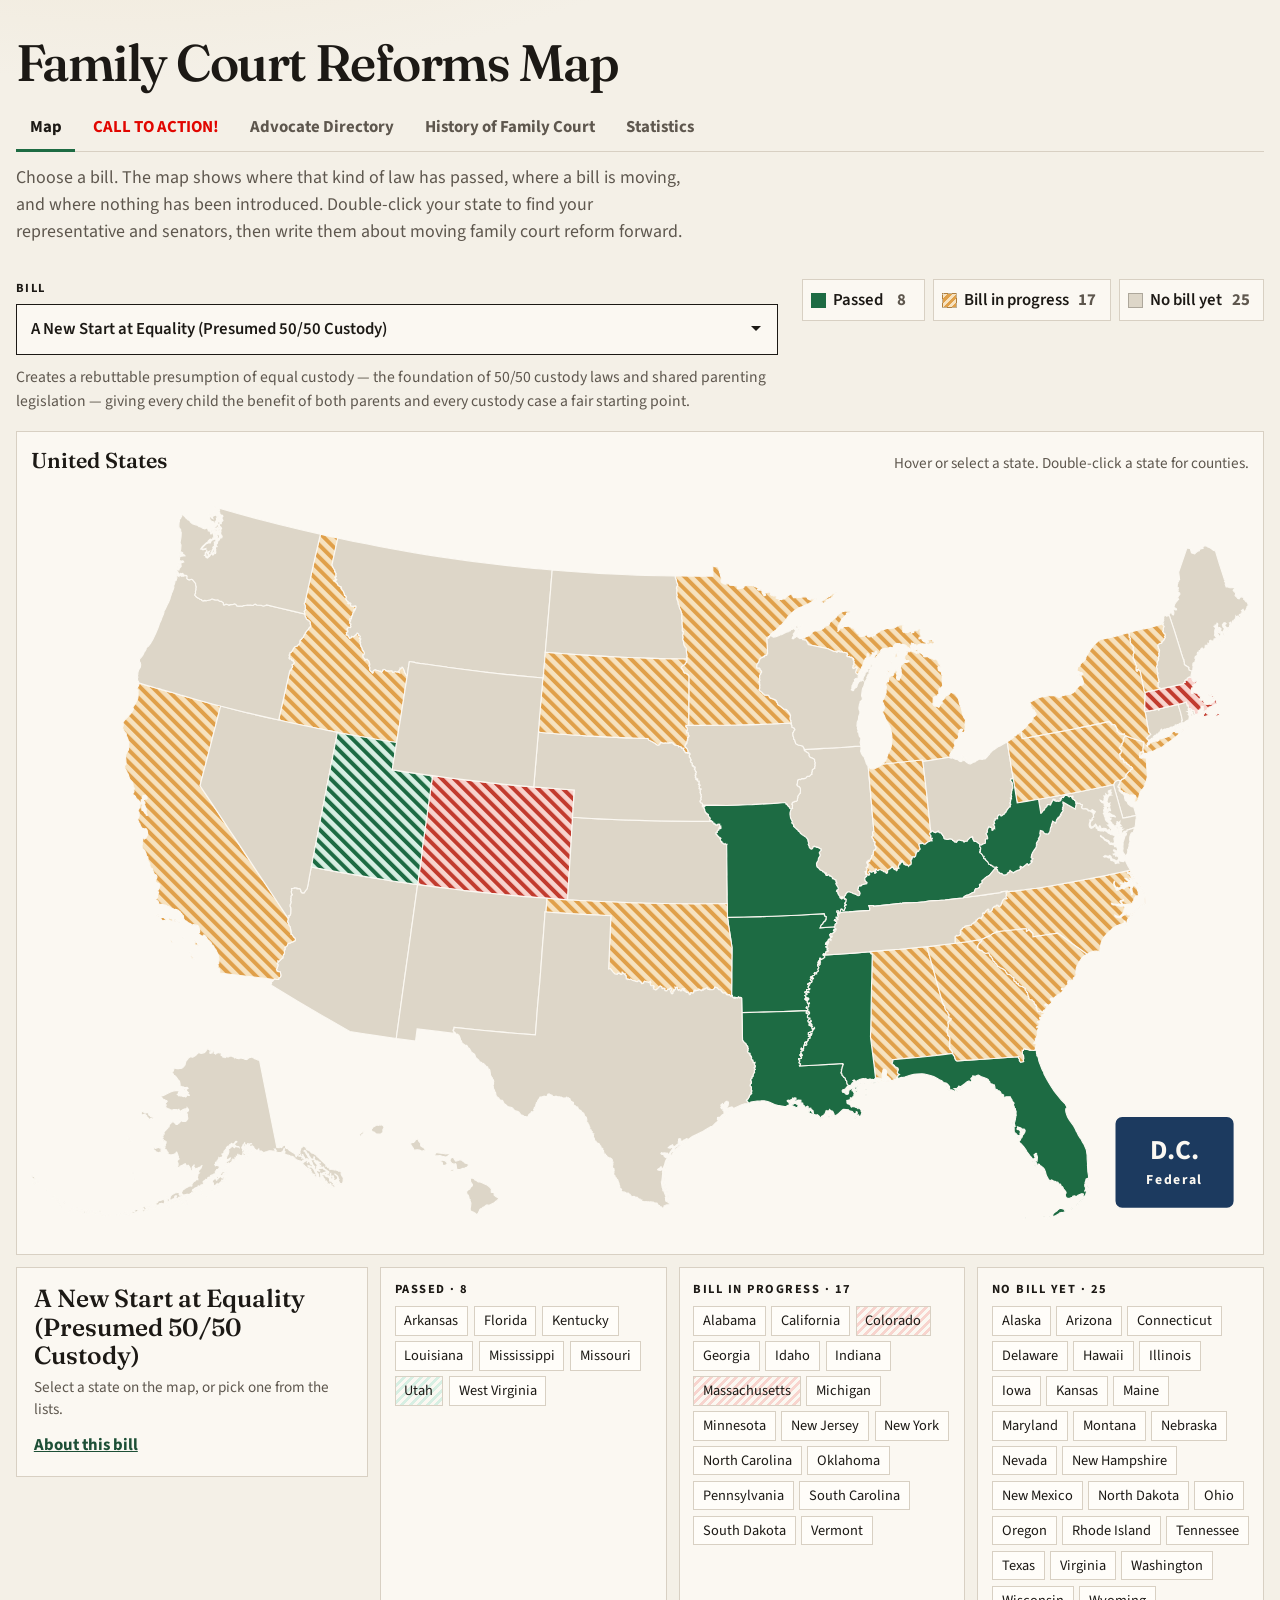
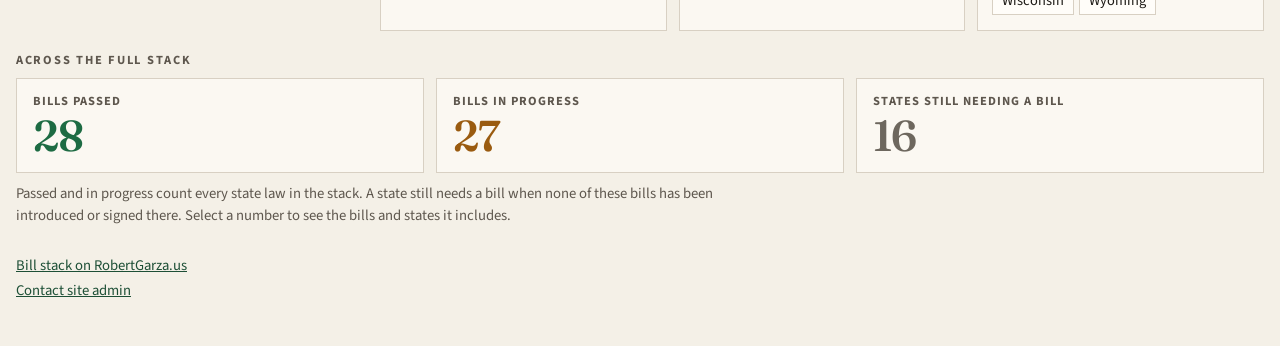
==== index.html @ a3a1cb03 "Move CAPS Movement up in the advocate directory and drop The Dadvocate. Co-authored-by: Cursor <curs" ====
<!DOCTYPE html>
<html lang="en">
<head>
  <meta charset="utf-8">
  <meta name="viewport" content="width=device-width, initial-scale=1">
  <title>Family Court Reforms Map</title>
  <meta name="description" content="Interactive map of Robert Garza’s Equal Shared Parenting bill stack: where each bill is passed, in progress, or not yet introduced.">
  <link rel="preconnect" href="https://fonts.googleapis.com">
  <link rel="preconnect" href="https://fonts.gstatic.com" crossorigin>
  <link href="https://fonts.googleapis.com/css2?family=Fraunces:opsz,wght@9..144,560;9..144,640&family=Source+Sans+3:ital,wght@0,400;0,600;0,700;1,400&display=swap" rel="stylesheet">
  <link rel="stylesheet" href="styles.css?v=38">
</head>
<body>
  <header class="site-header">
    <h1>Family Court Reforms Map</h1>
    <nav class="view-tabs" role="tablist" aria-label="Site sections">
      <button type="button" class="view-tab" id="tab-map" role="tab" data-tab="map" aria-selected="true" aria-controls="panel-map">Map</button>
      <button type="button" class="view-tab" id="tab-guide" role="tab" data-tab="guide" aria-selected="false" aria-controls="panel-guide" tabindex="-1">CALL TO ACTION!</button>
      <button type="button" class="view-tab" id="tab-directory" role="tab" data-tab="directory" aria-selected="false" aria-controls="panel-directory" tabindex="-1">Advocate Directory</button>
      <button type="button" class="view-tab" id="tab-history" role="tab" data-tab="history" aria-selected="false" aria-controls="panel-history" tabindex="-1">History of Family Court</button>
      <button type="button" class="view-tab" id="tab-research" role="tab" data-tab="research" aria-selected="false" aria-controls="panel-research" tabindex="-1">Statistics</button>
    </nav>
    <p class="lede" id="map-lede">Choose a bill. The map shows where that kind of law has passed, where a bill is moving, and where nothing has been introduced. Double-click your state to find your representative and senators, then write them about moving family court reform forward.</p>
  </header>

  <main id="panel-map" role="tabpanel" aria-labelledby="tab-map">
    <section class="toolbar" aria-label="Bill and legend">
      <div class="bill-picker">
        <label for="bill">Bill</label>
        <select id="bill"></select>
        <p id="bill-summary" class="bill-summary"></p>
      </div>
      <div class="legend" role="group" aria-label="Filter by status">
        <button type="button" class="legend-btn" data-status="passed" aria-pressed="false">
          <span class="swatch swatch-passed" aria-hidden="true"></span>
          <span class="legend-label">Passed</span>
          <span class="count" data-count="passed">0</span>
        </button>
        <button type="button" class="legend-btn" data-status="progress" aria-pressed="false">
          <span class="swatch swatch-progress" aria-hidden="true"></span>
          <span class="legend-label">Bill in progress</span>
          <span class="count" data-count="progress">0</span>
        </button>
        <button type="button" class="legend-btn" data-status="none" aria-pressed="false">
          <span class="swatch swatch-none" aria-hidden="true"></span>
          <span class="legend-label">No bill yet</span>
          <span class="count" data-count="none">0</span>
        </button>
      </div>
    </section>

    <div class="layout">
      <section class="map-panel" aria-labelledby="map-heading">
        <div class="map-head">
          <div class="map-title">
            <button type="button" id="back-nation" class="map-nav" hidden>All states</button>
            <h2 id="map-heading">United States</h2>
            <button type="button" id="open-counties" class="map-nav" hidden>Counties</button>
          </div>
          <p id="hover-readout" class="hover-readout" aria-live="polite">Hover or select a state. Double-click a state for counties.</p>
        </div>
        <svg id="map" class="map-svg" viewBox="0 0 975 610" role="group" aria-label="United States map. Choose a state to see its bill status. Double-click a state to see its counties.">
          <defs>
            <pattern id="progress-hatch" width="7" height="7" patternUnits="userSpaceOnUse" patternTransform="rotate(-45)">
              <rect width="7" height="7" fill="#f6e2c0"></rect>
              <rect width="3.2" height="7" fill="#e0a04a"></rect>
            </pattern>
            <pattern id="passed-hatch" width="7" height="7" patternUnits="userSpaceOnUse" patternTransform="rotate(-45)">
              <rect width="7" height="7" fill="#d7efe3"></rect>
              <rect width="3.2" height="7" fill="#1d6b43"></rect>
            </pattern>
            <pattern id="stalled-hatch" width="7" height="7" patternUnits="userSpaceOnUse" patternTransform="rotate(-45)">
              <rect width="7" height="7" fill="#f8d4ce"></rect>
              <rect width="3.2" height="7" fill="#c23b2e"></rect>
            </pattern>
          </defs>
          <g id="nation"></g>
          <g id="counties" style="display: none"></g>
          <a id="federal" class="federal-spot" href="federal.html" aria-label="Washington, D.C. Federal page.">
            <title>Washington, D.C. — Federal</title>
            <rect x="868" y="508" width="96" height="74" rx="6"></rect>
            <text x="916" y="542" text-anchor="middle">D.C.</text>
            <text class="federal-sub" x="916" y="562" text-anchor="middle">Federal</text>
          </a>
        </svg>
      </section>

      <aside class="side" aria-label="State details">
        <article id="detail" class="detail" aria-live="polite"></article>
        <div id="lists" class="lists"></div>
        <article id="county-officials" class="detail officials" hidden></article>
      </aside>
    </div>

    <section class="totals" aria-label="Overall totals for the full bill stack">
      <p class="totals-kicker">Across the full stack</p>
      <div class="totals-grid">
        <button type="button" class="total-card" data-total="passed">
          <span class="total-label">Bills passed</span>
          <span id="total-passed" class="total-value passed"></span>
        </button>
        <button type="button" class="total-card" data-total="progress">
          <span class="total-label">Bills in progress</span>
          <span id="total-progress" class="total-value progress"></span>
        </button>
        <button type="button" class="total-card" data-total="needing">
          <span class="total-label">States still needing a bill</span>
          <span id="total-states" class="total-value none"></span>
        </button>
      </div>
      <p class="totals-note">Passed and in progress count every state law in the stack. A state still needs a bill when none of these bills has been introduced or signed there. Select a number to see the bills and states it includes.</p>
    </section>
  </main>

  <section id="panel-guide" class="guide" role="tabpanel" aria-labelledby="tab-guide" hidden>
    <a class="petition-banner" href="https://www.change.org/p/demand-congress-protect-children-s-right-to-equal-time-with-both-parents" target="_blank" rel="noopener noreferrer">Please sign this nationwide petition for a presumption of 50/50 custody as the national standard.</a>
    <div class="guide-body">
      <div class="cta-blurb">
        <p>We won’t see any change unless we bring a chorus of grassroots voices from people who have been affected by the family courts in their current state. If we want reform, we must reach out to our local and federal senators and representatives about making the family court system more equal.</p>
        <p>If your state already has bills in progress to reform the family court system, please contact your state representatives and senators and ask them to support the bill.</p>
      </div>
      <ol class="cta-steps">
        <li>Go to <button type="button" class="guide-back" data-tab="map">the map</button>.</li>
        <li>Double-click your state.</li>
        <li>Click your county.</li>
        <li>Follow the link to your rep you would like to contact.</li>
        <li>Write them a kind, non-partisan email, or call them and quickly explain your story and why you are seeking family court reforms.</li>
      </ol>
      <p class="lede">When you call or email a legislator, you usually have about two minutes. These are the rules for using them.</p>
      <ol class="guide-rules">
        <li>
          <h2>Keep your story to about two minutes</h2>
          <p>You only have about two minutes to tell your personal story. Don’t overload them. One clear example is enough. If you walk through every hearing and every setback, it is easy for them to lose interest before you say what you want.</p>
        </li>
        <li>
          <h2>Never be partisan</h2>
          <p>Do not pit one side against the other. Being hyper-partisan generally only makes you enemies of one side or the other. Talk about the problem and the bill. Leave the party fight out of the call and the email.</p>
        </li>
        <li>
          <h2>Be kind and professional</h2>
          <p>Speak as if you were talking to a coworker. Be polite to the legislator and to the staffer who picks up. Kind and professional is how you get another conversation.</p>
        </li>
        <li>
          <h2>Ask if they support your platform</h2>
          <p>Ask them directly whether they support what you are asking for. If you are asking them to take action on a bill, ask them to follow up with you. A yes, a no, or a promise to look at it is more useful than a friendly call that ends with no commitment.</p>
        </li>
        <li>
          <h2>Ask for a short Zoom call</h2>
          <p>Ask if they could grant you 15 to 30 minutes on Zoom to speak about the issue or the bill. A short meeting is a specific request, and it gives you more time than the two minutes you get on a first call.</p>
        </li>
        <li>
          <h2>Tell them you will follow up</h2>
          <p>Let them know, kindly, that you will follow up with them again. Then do it. A polite second note keeps the conversation going.</p>
        </li>
        <li>
          <h2>Never frame the issue as a men’s or women’s issue</h2>
          <p>Men and women, fathers and mothers, are both affected by this issue, and both are seeking reforms in the family courts.</p>
        </li>
      </ol>
      <p class="guide-next">Find the senators and representatives for your county on the map. Their profile has the phone number and email.</p>
      <p><button type="button" class="guide-back" data-tab="map">Back to the map</button></p>
    </div>
  </section>

  <section id="panel-directory" class="guide" role="tabpanel" aria-labelledby="tab-directory" hidden>
    <div class="guide-body">
      <p class="lede">A short list of advocates working on family court reform. YouTube and Facebook are listed when that advocate has a public page.</p>
      <ul class="advocate-list">
        <li>
          <a href="https://robertgarza.us/" target="_blank" rel="noopener">Robert Garza</a>
          <p>Family court reform and the bill stack behind this map.</p>
          <p class="advocate-links"><a href="https://www.facebook.com/robertgarzatx" target="_blank" rel="noopener">Facebook</a></p>
        </li>
        <li>
          <a href="https://stlmarkludwig.com/" target="_blank" rel="noopener">Mark Ludwig</a>
          <p>Equal shared parenting advocate and executive director of Americans for Equal Shared Parenting.</p>
          <p class="advocate-links">
            <a href="https://www.youtube.com/channel/UCMjNdtF1QcuGk_LIUihyQhA" target="_blank" rel="noopener">YouTube</a>
            <a href="https://www.facebook.com/afesp5050" target="_blank" rel="noopener">Facebook</a>
          </p>
        </li>
        <li>
          <a href="https://capsmovement.org" target="_blank" rel="noopener">CAPS Movement</a>
          <p>Asks Congress to stop federal funding that pays to keep families apart.</p>
          <p class="advocate-links"><a href="https://www.facebook.com/CAPSmovement" target="_blank" rel="noopener">Facebook</a></p>
        </li>
        <li>
          <a href="https://present-father.com/" target="_blank" rel="noopener">The Present Father</a>
          <p>Help for fathers navigating family court, co-parenting, and divorce.</p>
          <p class="advocate-links">
            <a href="https://www.youtube.com/@Present-Father" target="_blank" rel="noopener">YouTube</a>
            <a href="https://www.facebook.com/profile.php?id=61579737267397" target="_blank" rel="noopener">Facebook</a>
          </p>
        </li>
        <li>
          <a href="https://www.unionofdads.com/" target="_blank" rel="noopener">David Pisarra and Dad’s Law School</a>
          <p>Family-court education for fathers, from attorney David Pisarra.</p>
          <p class="advocate-links"><a href="https://www.youtube.com/@dadslawschool" target="_blank" rel="noopener">YouTube</a></p>
        </li>
        <li>
          <a href="https://www.facebook.com/profile.php?id=61576438597780" target="_blank" rel="noopener">Father’s Fight Back</a>
          <p>Facebook page.</p>
          <p class="advocate-links"><a href="https://www.youtube.com/@FathersFightBack" target="_blank" rel="noopener">YouTube</a></p>
        </li>
        <li>
          <a href="https://prosedadai.app/" target="_blank" rel="noopener">ProSeDadAI</a>
          <p>Tools for parents handling a family court case without a lawyer.</p>
          <p class="advocate-links"><a href="https://www.facebook.com/prosedadai" target="_blank" rel="noopener">Facebook</a></p>
        </li>
        <li>
          <a href="https://www.facebook.com/PeopleAgainstParentalAlienation" target="_blank" rel="noopener">PAPA</a>
          <p>People Against Parental Alienation.</p>
          <p class="advocate-links"><a href="https://www.youtube.com/@PAPAorg" target="_blank" rel="noopener">YouTube</a></p>
        </li>
        <li>
          <a href="https://coloradoresilience.org" target="_blank" rel="noopener">Colorado Resilience</a>
          <p>Reforming family court and child protective services in Colorado.</p>
          <p class="advocate-links">
            <a href="https://www.youtube.com/@ColoradoResilience" target="_blank" rel="noopener">YouTube</a>
            <a href="https://www.facebook.com/ColoradoResilience" target="_blank" rel="noopener">Facebook</a>
          </p>
        </li>
        <li>
          <a href="https://www.empowermentonline.org/" target="_blank" rel="noopener">Voices of Hope</a>
          <p>Parental Alienation specialist and advocate</p>
          <p class="advocate-links"><a href="https://www.facebook.com/VoicesofHopeStrongerTogether" target="_blank" rel="noopener">Facebook</a></p>
        </li>
      </ul>
      <div class="directory-section">
        <h2>Facebook groups</h2>
        <ul class="advocate-list">
          <li><a href="https://www.facebook.com/groups/202754543090073/" target="_blank" rel="noopener">Single Dad’s Parenting Support Group</a></li>
          <li><a href="https://www.facebook.com/groups/michiganforsharedparenting/" target="_blank" rel="noopener">Michigan For Shared Parenting</a></li>
          <li><a href="https://www.facebook.com/groups/misharedparenting/" target="_blank" rel="noopener">Michigan Association for Equal Shared Parenting PAC</a></li>
          <li><a href="https://www.facebook.com/groups/951576345428823/" target="_blank" rel="noopener">Exposing Family Court Corruption</a></li>
          <li><a href="https://www.facebook.com/groups/askfamilylawandcustodyquestions/" target="_blank" rel="noopener">Ask Family Law &amp; Custody Questions</a></li>
          <li><a href="https://www.facebook.com/groups/167881353601718/" target="_blank" rel="noopener">PAPA (People Against Parental Alienation) Worldwide Support Group</a></li>
        </ul>
      </div>
    </div>
  </section>

  <section id="panel-history" class="guide" role="tabpanel" aria-labelledby="tab-history" hidden>
    <div class="guide-body">
      <p class="lede">Two changes in the 1970s built the family court people meet now. States dropped fault as the price of a divorce. Congress then paid states to collect child support and to fund foster care, and it told those courts which procedures to use.</p>

      <section class="profile-stance">
        <h2>How the court took shape</h2>
        <p>Courts for children came first. In 1899 Illinois opened the first juvenile court, in Cook County. Within two decades nearly every state had one. Those courts heard delinquency and neglect. They did not hear divorces.</p>
        <p>In 1914 Hamilton County, Ohio, put divorce, support, and children’s cases in one division of the Cincinnati court of common pleas. A federal Children’s Bureau study later called it the first family court in the country to hear both. Other cities copied the idea. In 1959 three national groups published a Standard Family Court Act, a model for one court and one staff for a family’s legal problems.</p>
        <p>Statewide family courts arrived just before the 1970s. Rhode Island’s Family Court Act became law on June 3, 1961, the first statewide family court. New York’s Family Court opened on September 1, 1962. Hawaii added a family court in 1965. Most states never created a separate family court. Divorce stayed in the ordinary trial court. What changed in the 1970s was the law those courts applied, and the federal money attached to the orders they signed.</p>
      </section>

      <section class="profile-stance">
        <h2>No-fault divorce</h2>
        <p>For most of American history a divorce required proof of fault. The usual grounds were adultery, cruelty, or desertion. One spouse had to prove the other was to blame. If both wanted out, couples sometimes staged the proof.</p>
        <p>California went first. On September 5, 1969, Governor Ronald Reagan signed the Family Law Act, Statutes of 1969, chapter 1608. It took effect on January 1, 1970. Fault grounds were replaced with dissolution for irreconcilable differences that have caused the irremediable breakdown of the marriage. One spouse can say the marriage is over. The other does not have to agree, and neither has to prove a wrong. That rule is still California Family Code §2310.</p>
        <p>Most of the other states followed during the 1970s. In 2010 New York became the last state to add a no-fault ground. Every state now has one. Some kept fault grounds beside it. The decision to end the marriage no longer requires a finding that one parent harmed the other.</p>
      </section>

      <section class="profile-stance">
        <h2>The divorce exodus</h2>
        <p>Filings surged in the same years. Through the 1950s and early 1960s the country saw fewer than 400,000 divorces a year, about 9 to 10 for every 1,000 married women. In 1965 there were 479,000 divorces, or 10.6 per 1,000 married women. By 1975 the number had passed one million. The peak was 1980: 1,189,000 divorces, or 22.6 for every 1,000 married women. That is the divorce exodus. The count of people leaving marriages more than doubled, and the cases landed in court.</p>
        <p>The climb had already started in the mid-1960s, before California’s law took effect. Researchers still debate how much of the rise came from no-fault statutes and how much was already underway. One careful study found a sharp rise in the years after a state allowed one spouse to divorce without the other’s consent, and found that rise fading within about a decade. The statutes did something that is not in dispute. They let either spouse end the marriage without a fault trial. The door out of a marriage became a filing, and the filing became a family-court case.</p>
      </section>

      <section class="profile-stance">
        <h2>A clean break</h2>
        <p>No-fault opened the door. It left the money inside an open case. Spousal support can run for years. Custody and support orders can be modified again and again. Each return to court is more of the same case.</p>
        <p>A clean break routes that exit so it can finish. The court divides property and sets a time for the spouses’ financial claims on each other to end. England and Wales wrote the duty into law in 1984. Section 25A of the Matrimonial Causes Act 1973 tells the court to consider ending each spouse’s financial obligations to the other as soon as that is just and reasonable. If the court orders ongoing payments, it must consider limiting them to the time a person needs to adjust without undue hardship.</p>
        <p>Support owed to a child stays its own order. A clean break is about the adults. It turns the divorce into a completed separation: the property is divided, the adults’ claims on each other close, and the family is off a standing docket of alimony hearings and modifications. Some American states already limit alimony to a term meant for rehabilitation. A clean-break rule would make that the question in every case. Can these two adults be finished with each other’s finances, and on what date?</p>
      </section>

      <section class="profile-stance">
        <h2>Title IV-D</h2>
        <p>Title IV-D is the federal child-support program. Congress created it in Public Law 93-647, signed on January 4, 1975. The purpose in the Social Security Act is to enforce support owed by a parent who does not live with the child, to locate that parent, to establish paternity, and to obtain child support and spousal support. The services are available whether or not the family receives cash assistance.</p>
        <p>The federal government pays the program in two ways. It reimburses 66 percent of allowable state and county spending, with no ceiling. It also pays an incentive under 42 U.S.C. §658a, a share of a national pool. Five scores divide that pool: establishing paternity, establishing support orders, collecting current support, collecting arrears, and cost-effectiveness. The dollar base under those scores is the child support the state collects. Collect more, and the base is larger, and the incentive is larger. States may contract with local courts to do this work. Allowable court costs are part of the spending Washington matches, and the incentive has to be spent back on the program.</p>
        <p>Later statutes wrote the support order itself. The Child Support Enforcement Amendments of 1984, Public Law 98-378, required every state to adopt child-support guidelines as a condition of keeping its federal plan. Those first guidelines had to be available to judges. They did not bind them. The Family Support Act of 1988, Public Law 100-485, made the guideline amount a rebuttable presumption. The figure the guideline produces is presumed correct unless the court makes a written finding that it would be unjust or inappropriate in that case. The same act required income withholding, so support comes out of wages. State support law took that shape because the federal money depended on it.</p>
        <p>These are bad incentives. Where a guideline counts overnights, the parent who has the child most of the time receives support, and the parent limited to visits pays it. A near-even split lowers that transfer. A court that awards one parent full custody and the other a visitor’s schedule awards the larger payment. Local courts set that order under agreements with the child-support program. When the larger payment is collected, the county’s collections base grows, and the federal incentive grows with it. The order that makes one parent the custodian and the other a paycheck is the order that brings the county more federal money.</p>
        <p>The same arithmetic reaches the parents. The parent who holds the child, and holds the other parent to a few visits, is the parent the guideline assigns the support. A false allegation is a way to get a court to order that split and to keep the child away. The support formula counts who has the child. Withholding the child raises the order. The federal incentive then counts the dollars that order collects.</p>
        <p>It also reaches the people who write the rules and run the calculators. County and state offices set the guidelines and work the cases. Their federal incentive grows with dollars collected, and the cost-effectiveness score compares collections with the cost of the program. A high earner with a large order moves those numbers more than a parent who is already short of money for a child. The measure points the rule makers and the calculators at the highest-paying cases. The cases where a family is having the most trouble paying for a child do the least for a county’s federal funding.</p>
        <p>The funding mechanics, and a call to action for federal representatives, are on the <a href="federal.html">Washington, D.C. page</a>.</p>
      </section>

      <section class="profile-stance">
        <h2>Title IV-E</h2>
        <p>Title IV-E is federal foster care and adoption assistance. Congress created it in the Adoption Assistance and Child Welfare Act of 1980, Public Law 96-272, approved on June 17, 1980. For an eligible child in foster care, Washington reimburses maintenance payments at the state’s Medicaid matching rate, at least 50 percent. Administration is matched at 50 percent. Training is matched at 75 percent.</p>
        <p>The payment depends on findings a judge makes. Staying in the home must be contrary to the child’s welfare, and, in general, the agency must have made reasonable efforts to keep the child there. The federal money is tied to the placement, for as long as that child remains in paid care. In 1974 the Child Abuse Prevention and Treatment Act, Public Law 93-247, had already offered grants to states that built child-abuse reporting and response systems. Together, those laws pulled child-protection cases into a federally funded court process.</p>
        <p>In 2018 the Family First Prevention Services Act, part of Public Law 115-123, opened some Title IV-E money to certain services while a child is still at home, and it limited federal payment for some group-care placements. Foster-care maintenance is still paid for eligible children who have been removed.</p>
      </section>

      <section class="profile-stance">
        <h2>What the 1970s left in place</h2>
        <p>The court at the end of that decade could end a marriage without a finding of fault. It then set a support order under rules Congress had required, collected through a program Congress paid for, and, in a child-protection case, made the findings that release foster-care funds. State custody bills still matter. So do the federal statutes. The map shows where the state bills stand.</p>
        <p><button type="button" class="guide-back" data-tab="map">Back to the map</button></p>
      </section>

      <ul class="federal-sources">
        <li><a href="https://fraser.stlouisfed.org/title/child-family-court-8470">U.S. Children’s Bureau, The Child, the Family, and the Court (on the 1914 Cincinnati court)</a></li>
        <li><a href="https://www.courts.ri.gov/Courts/familycourt/Documents/AbouttheFamilyCourt.pdf">Rhode Island Judiciary, on the 1961 Family Court</a></li>
        <li><a href="https://ajud.assembly.ca.gov/sites/ajud.assembly.ca.gov/files/reports/1197%20divorcereform97.pdf">California Assembly Judiciary Committee, on the 1969 Family Law Act and divorce counts</a></li>
        <li><a href="https://leginfo.legislature.ca.gov/faces/codes_displaySection.xhtml?lawCode=FAM&amp;sectionNum=2310">California Family Code §2310</a></li>
        <li><a href="https://www.legislation.gov.uk/ukpga/1973/18/section/25A">Matrimonial Causes Act 1973, section 25A, the clean-break duty</a></li>
        <li><a href="https://uscode.house.gov/view.xhtml?req=granuleid:USC-prelim-title42-section651&amp;num=0&amp;edition=prelim">42 U.S.C. §651, purpose of Title IV-D</a></li>
        <li><a href="https://uscode.house.gov/view.xhtml?req=granuleid:USC-prelim-title42-section658a&amp;num=0&amp;edition=prelim">42 U.S.C. §658a, child-support incentive payments</a></li>
        <li><a href="https://uscode.house.gov/view.xhtml?req=(title:42%20section:667%20edition:prelim)">42 U.S.C. §667, state child-support guidelines</a></li>
        <li><a href="https://www.ssa.gov/OP_Home/comp2/F096-272.html">Public Law 96-272, Adoption Assistance and Child Welfare Act of 1980</a></li>
      </ul>

      <section class="federal-cta">
        <h2>This is YOUR Call to Action!</h2>
        <p>Your federal representatives vote on Title IV-D and Title IV-E. Their names are on your county panel, under U.S. senators and U.S. representatives.</p>
        <ol>
          <li>Go to <button type="button" class="guide-back" data-tab="map">the map</button>.</li>
          <li>Double-click your state.</li>
          <li>Click your county.</li>
          <li>Find your federal representatives.</li>
          <li>Contact your federal representatives and ask them to address the pain caused by Title IV-D and Title IV-E.</li>
        </ol>
        <p class="federal-cta-or">Or, go to <a href="https://capsmovement.org/" target="_blank" rel="noopener">capsmovement.org</a> and use their handy contact forms to write your senators and legislators about Title IV-D and Title IV-E.</p>
      </section>
    </div>
  </section>

  <section id="panel-research" class="guide research" role="tabpanel" aria-labelledby="tab-research" hidden>
    <div class="research-wrap">
      <header class="stat-hero">
        <div>
          <p class="kicker">Statistics</p>
          <h2>What the research shows</h2>
          <p class="lede">Children who spend real time in both homes tend to do better than children in the sole care of one parent. The reviews below count studies, not headlines. The advantage is real. It is not huge. And it does not apply where a child needs protection.</p>
        </div>
        <svg class="hero-art" viewBox="0 0 220 132" aria-hidden="true">
          <path d="M18 116 H202" stroke="#c4b8a4" stroke-width="2" fill="none"/>
          <path d="M30 74 L64 46 L98 74 V110 H30 Z" fill="#d7efe3" stroke="#1d6b43" stroke-width="2.2" stroke-linejoin="round"/>
          <path d="M54 110 V90 H74 V110" fill="#fbf8f2" stroke="#1d6b43" stroke-width="2"/>
          <path d="M122 74 L156 46 L190 74 V110 H122 Z" fill="#d7efe3" stroke="#1d6b43" stroke-width="2.2" stroke-linejoin="round"/>
          <path d="M146 110 V90 H166 V110" fill="#fbf8f2" stroke="#1d6b43" stroke-width="2"/>
          <path d="M98 98 C112 78 108 78 122 98" fill="none" stroke="#9a5b10" stroke-width="2" stroke-dasharray="1 5" stroke-linecap="round"/>
          <circle cx="110" cy="84" r="7" fill="#1d6b43"/>
        </svg>
      </header>

      <ul class="glance">
        <li>
          <p class="glance-num">34<small>of 60 studies</small></p>
          <p>Joint custody did better on every measure.</p>
        </li>
        <li>
          <p class="glance-num">24<small>of 40 studies</small></p>
          <p>The earlier review used a 50/50 split.</p>
        </li>
        <li>
          <p class="glance-num">75%<small>of 39 studies</small></p>
          <p>Shared custody matched children in intact families.</p>
        </li>
        <li>
          <p class="glance-num">86%<small>in state polls</small></p>
          <p>Average support for a rebuttable presumption.</p>
        </li>
      </ul>

      <article class="stat-card">
        <p class="stat-kicker">Linda Nielsen, 2018</p>
        <h2>Across 60 studies, joint custody came out ahead</h2>
        <div class="waffle-layout">
          <svg class="waffle" viewBox="0 0 176 106" role="img" aria-label="Sixty studies. Thirty-four found better outcomes on every measure, fourteen found better outcomes on some measures and equal outcomes on the others, six found equal outcomes on all measures, and six found a worse outcome on only one measure.">
            <title>Sixty studies, by result</title>
            <defs>
              <pattern id="one-hatch" width="5" height="5" patternUnits="userSpaceOnUse" patternTransform="rotate(45)">
                <rect width="5" height="5" fill="#f8d4ce"/>
                <rect width="2.2" height="5" fill="#c23b2e"/>
              </pattern>
            </defs>
            <rect x="0" y="0" width="14" height="14" rx="2" fill="#1d6b43"/><rect x="18" y="0" width="14" height="14" rx="2" fill="#1d6b43"/><rect x="36" y="0" width="14" height="14" rx="2" fill="#1d6b43"/><rect x="54" y="0" width="14" height="14" rx="2" fill="#1d6b43"/><rect x="72" y="0" width="14" height="14" rx="2" fill="#1d6b43"/><rect x="90" y="0" width="14" height="14" rx="2" fill="#1d6b43"/><rect x="108" y="0" width="14" height="14" rx="2" fill="#1d6b43"/><rect x="126" y="0" width="14" height="14" rx="2" fill="#1d6b43"/><rect x="144" y="0" width="14" height="14" rx="2" fill="#1d6b43"/><rect x="162" y="0" width="14" height="14" rx="2" fill="#1d6b43"/><rect x="0" y="18" width="14" height="14" rx="2" fill="#1d6b43"/><rect x="18" y="18" width="14" height="14" rx="2" fill="#1d6b43"/><rect x="36" y="18" width="14" height="14" rx="2" fill="#1d6b43"/><rect x="54" y="18" width="14" height="14" rx="2" fill="#1d6b43"/><rect x="72" y="18" width="14" height="14" rx="2" fill="#1d6b43"/><rect x="90" y="18" width="14" height="14" rx="2" fill="#1d6b43"/><rect x="108" y="18" width="14" height="14" rx="2" fill="#1d6b43"/><rect x="126" y="18" width="14" height="14" rx="2" fill="#1d6b43"/><rect x="144" y="18" width="14" height="14" rx="2" fill="#1d6b43"/><rect x="162" y="18" width="14" height="14" rx="2" fill="#1d6b43"/><rect x="0" y="36" width="14" height="14" rx="2" fill="#1d6b43"/><rect x="18" y="36" width="14" height="14" rx="2" fill="#1d6b43"/><rect x="36" y="36" width="14" height="14" rx="2" fill="#1d6b43"/><rect x="54" y="36" width="14" height="14" rx="2" fill="#1d6b43"/><rect x="72" y="36" width="14" height="14" rx="2" fill="#1d6b43"/><rect x="90" y="36" width="14" height="14" rx="2" fill="#1d6b43"/><rect x="108" y="36" width="14" height="14" rx="2" fill="#1d6b43"/><rect x="126" y="36" width="14" height="14" rx="2" fill="#1d6b43"/><rect x="144" y="36" width="14" height="14" rx="2" fill="#1d6b43"/><rect x="162" y="36" width="14" height="14" rx="2" fill="#1d6b43"/><rect x="0" y="54" width="14" height="14" rx="2" fill="#1d6b43"/><rect x="18" y="54" width="14" height="14" rx="2" fill="#1d6b43"/><rect x="36" y="54" width="14" height="14" rx="2" fill="#1d6b43"/><rect x="54" y="54" width="14" height="14" rx="2" fill="#1d6b43"/><rect x="72" y="54" width="14" height="14" rx="2" fill="#3f8f62"/><rect x="90" y="54" width="14" height="14" rx="2" fill="#3f8f62"/><rect x="108" y="54" width="14" height="14" rx="2" fill="#3f8f62"/><rect x="126" y="54" width="14" height="14" rx="2" fill="#3f8f62"/><rect x="144" y="54" width="14" height="14" rx="2" fill="#3f8f62"/><rect x="162" y="54" width="14" height="14" rx="2" fill="#3f8f62"/><rect x="0" y="72" width="14" height="14" rx="2" fill="#3f8f62"/><rect x="18" y="72" width="14" height="14" rx="2" fill="#3f8f62"/><rect x="36" y="72" width="14" height="14" rx="2" fill="#3f8f62"/><rect x="54" y="72" width="14" height="14" rx="2" fill="#3f8f62"/><rect x="72" y="72" width="14" height="14" rx="2" fill="#3f8f62"/><rect x="90" y="72" width="14" height="14" rx="2" fill="#3f8f62"/><rect x="108" y="72" width="14" height="14" rx="2" fill="#3f8f62"/><rect x="126" y="72" width="14" height="14" rx="2" fill="#3f8f62"/><rect x="144" y="72" width="14" height="14" rx="2" fill="#d4c4ae" stroke="#7d6e58" stroke-width="1"/><rect x="162" y="72" width="14" height="14" rx="2" fill="#d4c4ae" stroke="#7d6e58" stroke-width="1"/><rect x="0" y="90" width="14" height="14" rx="2" fill="#d4c4ae" stroke="#7d6e58" stroke-width="1"/><rect x="18" y="90" width="14" height="14" rx="2" fill="#d4c4ae" stroke="#7d6e58" stroke-width="1"/><rect x="36" y="90" width="14" height="14" rx="2" fill="#d4c4ae" stroke="#7d6e58" stroke-width="1"/><rect x="54" y="90" width="14" height="14" rx="2" fill="#d4c4ae" stroke="#7d6e58" stroke-width="1"/><rect x="72" y="90" width="14" height="14" rx="2" fill="url(#one-hatch)"/><rect x="90" y="90" width="14" height="14" rx="2" fill="url(#one-hatch)"/><rect x="108" y="90" width="14" height="14" rx="2" fill="url(#one-hatch)"/><rect x="126" y="90" width="14" height="14" rx="2" fill="url(#one-hatch)"/><rect x="144" y="90" width="14" height="14" rx="2" fill="url(#one-hatch)"/><rect x="162" y="90" width="14" height="14" rx="2" fill="url(#one-hatch)"/>
          </svg>
          <div>
            <p>Each square is one study comparing joint physical custody with sole physical custody. Joint custody means the child lives in both homes.</p>
            <ul class="waffle-legend">
              <li><span class="swatch-sq swatch-all" aria-hidden="true"></span><span><strong>34</strong> Better on every measure</span></li>
              <li><span class="swatch-sq swatch-some" aria-hidden="true"></span><span><strong>14</strong> Better on some measures, equal on the others</span></li>
              <li><span class="swatch-sq swatch-equal" aria-hidden="true"></span><span><strong>6</strong> Equal on all measures</span></li>
              <li><span class="swatch-sq swatch-one" aria-hidden="true"></span><span><strong>6</strong> Worse on only one measure, equal or better on the rest</span></li>
            </ul>
          </div>
        </div>
        <div class="stat-callout">
          <p>The edge mostly held where researchers took family income into account, and where they took parental conflict into account.</p>
          <ul class="controls">
            <li>Mostly held after controlling for income</li>
            <li>Mostly held after controlling for conflict</li>
          </ul>
        </div>
        <p class="cite">Linda Nielsen, “Joint Versus Sole Physical Custody,” <em>Journal of Divorce &amp; Remarriage</em> (2018). <a href="https://doi.org/10.1080/10502556.2018.1454204" target="_blank" rel="noopener">doi.org/10.1080/10502556.2018.1454204</a></p>
      </article>

      <article class="stat-card">
        <p class="stat-kicker">Linda Nielsen, 2014</p>
        <h2>An earlier review of 40 studies found the same pattern</h2>
        <p>Children in shared physical custody had better emotional, behavioral, and physical health, and better relationships with both parents. That pattern showed up in higher-conflict families too.</p>
        <ul class="outcomes">
          <li>
            <div class="icon" aria-hidden="true"><svg viewBox="0 0 24 24" fill="none" stroke="currentColor" stroke-width="1.8" stroke-linejoin="round"><path d="M12 19.2 4.8 12.2a4.2 4.2 0 0 1 6-5.9L12 7.4l1.2-1.1a4.2 4.2 0 0 1 6 5.9L12 19.2z"/></svg></div>
            Emotional health
          </li>
          <li>
            <div class="icon" aria-hidden="true"><svg viewBox="0 0 24 24" fill="none" stroke="currentColor" stroke-width="1.8" stroke-linecap="round" stroke-linejoin="round"><path d="M5 12.5 9.2 17 19 7"/></svg></div>
            Behavioral health
          </li>
          <li>
            <div class="icon" aria-hidden="true"><svg viewBox="0 0 24 24" fill="none" stroke="currentColor" stroke-width="1.8" stroke-linecap="round"><circle cx="12" cy="5.2" r="2.1"/><path d="M12 8.8v5.2M8.2 20.2 12 14l3.8 6.2M7.4 12.1h9.2"/></svg></div>
            Physical health
          </li>
          <li>
            <div class="icon" aria-hidden="true"><svg viewBox="0 0 24 24" fill="none" stroke="currentColor" stroke-width="1.8" stroke-linecap="round"><circle cx="8" cy="8" r="2"/><circle cx="16" cy="8" r="2"/><path d="M4.6 18.2c.5-2.3 1.9-3.5 3.4-3.5s2.9 1.2 3.4 3.5M12.6 18.2c.5-2.3 1.9-3.5 3.4-3.5s2.9 1.2 3.4 3.5"/></svg></div>
            Relationships
          </li>
        </ul>
        <div class="dot-chart">
          <p>Shared time meant at least 35 percent with each parent. Filled dots are the studies that used a 50/50 split.</p>
          <svg class="split-dots" viewBox="0 0 320 34" role="img" aria-label="Forty studies of shared time. Twenty-four used a 50/50 split. The other sixteen also counted as shared time, defined as at least 35 percent with each parent.">
            <circle cx="6" cy="6" r="5.5" fill="#1d6b43"/><circle cx="22" cy="6" r="5.5" fill="#1d6b43"/><circle cx="38" cy="6" r="5.5" fill="#1d6b43"/><circle cx="54" cy="6" r="5.5" fill="#1d6b43"/><circle cx="70" cy="6" r="5.5" fill="#1d6b43"/><circle cx="86" cy="6" r="5.5" fill="#1d6b43"/><circle cx="102" cy="6" r="5.5" fill="#1d6b43"/><circle cx="118" cy="6" r="5.5" fill="#1d6b43"/><circle cx="134" cy="6" r="5.5" fill="#1d6b43"/><circle cx="150" cy="6" r="5.5" fill="#1d6b43"/><circle cx="166" cy="6" r="5.5" fill="#1d6b43"/><circle cx="182" cy="6" r="5.5" fill="#1d6b43"/><circle cx="198" cy="6" r="5.5" fill="#1d6b43"/><circle cx="214" cy="6" r="5.5" fill="#1d6b43"/><circle cx="230" cy="6" r="5.5" fill="#1d6b43"/><circle cx="246" cy="6" r="5.5" fill="#1d6b43"/><circle cx="262" cy="6" r="5.5" fill="#1d6b43"/><circle cx="278" cy="6" r="5.5" fill="#1d6b43"/><circle cx="294" cy="6" r="5.5" fill="#1d6b43"/><circle cx="310" cy="6" r="5.5" fill="#1d6b43"/><circle cx="6" cy="22" r="5.5" fill="#1d6b43"/><circle cx="22" cy="22" r="5.5" fill="#1d6b43"/><circle cx="38" cy="22" r="5.5" fill="#1d6b43"/><circle cx="54" cy="22" r="5.5" fill="#1d6b43"/><circle cx="70" cy="22" r="5" fill="#e7f3ec" stroke="#1d6b43" stroke-width="1.6"/><circle cx="86" cy="22" r="5" fill="#e7f3ec" stroke="#1d6b43" stroke-width="1.6"/><circle cx="102" cy="22" r="5" fill="#e7f3ec" stroke="#1d6b43" stroke-width="1.6"/><circle cx="118" cy="22" r="5" fill="#e7f3ec" stroke="#1d6b43" stroke-width="1.6"/><circle cx="134" cy="22" r="5" fill="#e7f3ec" stroke="#1d6b43" stroke-width="1.6"/><circle cx="150" cy="22" r="5" fill="#e7f3ec" stroke="#1d6b43" stroke-width="1.6"/><circle cx="166" cy="22" r="5" fill="#e7f3ec" stroke="#1d6b43" stroke-width="1.6"/><circle cx="182" cy="22" r="5" fill="#e7f3ec" stroke="#1d6b43" stroke-width="1.6"/><circle cx="198" cy="22" r="5" fill="#e7f3ec" stroke="#1d6b43" stroke-width="1.6"/><circle cx="214" cy="22" r="5" fill="#e7f3ec" stroke="#1d6b43" stroke-width="1.6"/><circle cx="230" cy="22" r="5" fill="#e7f3ec" stroke="#1d6b43" stroke-width="1.6"/><circle cx="246" cy="22" r="5" fill="#e7f3ec" stroke="#1d6b43" stroke-width="1.6"/><circle cx="262" cy="22" r="5" fill="#e7f3ec" stroke="#1d6b43" stroke-width="1.6"/><circle cx="278" cy="22" r="5" fill="#e7f3ec" stroke="#1d6b43" stroke-width="1.6"/><circle cx="294" cy="22" r="5" fill="#e7f3ec" stroke="#1d6b43" stroke-width="1.6"/><circle cx="310" cy="22" r="5" fill="#e7f3ec" stroke="#1d6b43" stroke-width="1.6"/>
          </svg>
          <ul class="dot-legend">
            <li><span class="dot-key" aria-hidden="true"></span> 50/50 split · 24</li>
            <li><span class="dot-key open" aria-hidden="true"></span> Shared time, at least 35% · 16</li>
          </ul>
        </div>
        <p class="cite">Linda Nielsen, “Shared Physical Custody: Summary of 40 Studies on Outcomes for Children,” <em>Journal of Divorce &amp; Remarriage</em> (2014). <a href="https://doi.org/10.1080/10502556.2014.965578" target="_blank" rel="noopener">doi.org/10.1080/10502556.2014.965578</a></p>
      </article>

      <div class="stat-pair">
        <article class="stat-card">
          <p class="stat-kicker">Baude, Pearson, and Drapeau, 2016</p>
          <h2>A small effect, larger with more time in both homes</h2>
          <p>A meta-analysis of 19 studies found better adjustment in joint custody than in sole custody. The overall effect was small.</p>
          <div class="ruler">
            <p class="ruler-value">d = 0.109</p>
            <div class="ruler-track" role="img" aria-label="Effect size 0.109 on a scale from 0 to 0.5. That sits below the usual benchmark for a small effect, which is 0.2. A medium effect is 0.5.">
              <span class="ruler-fill"></span>
              <span class="ruler-pin"></span>
            </div>
            <div class="ruler-ticks" aria-hidden="true">
              <span>0</span>
              <span>0.2<small>small</small></span>
              <span>0.5<small>medium</small></span>
            </div>
          </div>
          <div class="time-note">
            <svg viewBox="0 0 72 32" aria-hidden="true">
              <circle cx="14" cy="16" r="11" fill="#e7f3ec" stroke="currentColor" stroke-width="1.7"/>
              <path d="M14 16 L14 5 A11 11 0 0 1 22 10.2 Z" fill="currentColor"/>
              <path d="M32 16 H44" stroke="currentColor" stroke-width="1.7" stroke-linecap="round"/>
              <path d="M40 12.5 44 16 40 19.5" fill="none" stroke="currentColor" stroke-width="1.7" stroke-linecap="round" stroke-linejoin="round"/>
              <circle cx="58" cy="16" r="11" fill="#e7f3ec" stroke="currentColor" stroke-width="1.7"/>
              <path d="M58 16 L58 5 A11 11 0 0 1 69 16 Z" fill="currentColor"/>
            </svg>
            <p>The effect was stronger when children spent more time in both homes.</p>
          </div>
          <p class="cite">Baude, Pearson, and Drapeau, “Child Adjustment in Joint Physical Custody Versus Sole Custody: A Meta-Analytic Review,” <em>Journal of Divorce &amp; Remarriage</em> (2016). <a href="https://doi.org/10.1080/10502556.2016.1185203" target="_blank" rel="noopener">doi.org/10.1080/10502556.2016.1185203</a></p>
        </article>

        <article class="stat-card">
          <p class="stat-kicker">Vowels and colleagues, 2023</p>
          <h2>Shared custody, next to growing up with both parents</h2>
          <p>A review of 39 studies from 2010 to 2022 compared intact families, shared physical custody, and lone physical custody.</p>
          <div class="ring-row">
            <div class="ring" role="img" aria-label="75 percent"><span>75%</span></div>
            <p>In 75 percent of the studies, children in shared custody had outcomes equal to children in intact families.</p>
          </div>
          <ol class="rank">
            <li>
              <span class="stamp best">Best</span>
              <div>
                <h3>Intact families</h3>
                <p>Children whose parents live together did best.</p>
              </div>
            </li>
            <li>
              <span class="stamp close">Close</span>
              <div>
                <h3>Shared physical custody</h3>
                <p>Often equal to intact families.</p>
              </div>
            </li>
            <li>
              <span class="stamp low">Lowest</span>
              <div>
                <h3>Lone physical custody</h3>
                <p>Tended to be worst.</p>
              </div>
            </li>
          </ol>
          <p class="cite">Vowels, Comolli, Bernardi, Chacón-Mendoza, and Darwiche, <em>PLOS ONE</em> (2023). <a href="https://doi.org/10.1371/journal.pone.0288112" target="_blank" rel="noopener">Journal page</a> · <a href="https://pmc.ncbi.nlm.nih.gov/articles/PMC10313020/" target="_blank" rel="noopener">Free full text</a></p>
        </article>
      </div>

      <article class="stat-card">
        <p class="stat-kicker">Warshak consensus report, 2014</p>
        <h2>Infants and overnights</h2>
        <div class="infant-layout">
          <div class="seal">
            <p class="seal-num">110</p>
            <p class="seal-label">researchers and practitioners endorsed the report</p>
          </div>
          <ul class="findings">
            <li>
              <div class="icon" aria-hidden="true"><svg viewBox="0 0 24 24" fill="none" stroke="currentColor" stroke-width="1.8" stroke-linejoin="round"><path d="M4 11.2 12 4.5l8 6.7V20H4v-8.8z"/><path d="M10 20v-6h4v6"/></svg></div>
              <p>Absent abuse or neglect, the evidence supports shared living arrangements for children under 4.</p>
            </li>
            <li>
              <div class="icon" aria-hidden="true"><svg viewBox="0 0 24 24" aria-hidden="true"><path fill="currentColor" d="M15.2 3.4a8 8 0 1 0 5.4 13.8A6.8 6.8 0 0 1 15.2 3.4z"/></svg></div>
              <p>Overnights were linked to greater father commitment and less father dropout.</p>
            </li>
            <li>
              <div class="icon" aria-hidden="true"><svg viewBox="0 0 24 24" fill="none" stroke="currentColor" stroke-width="1.8" stroke-linecap="round" stroke-linejoin="round"><path d="M12 3.5v15M7.5 20.5h9M5.5 8h13"/><path d="M5.5 8 3.5 13h4L5.5 8zM18.5 8l-2 5h4l-2-5z"/></svg></div>
              <p>No studies showed a net risk from overnights.</p>
            </li>
          </ul>
        </div>
        <p class="cite">Richard A. Warshak, “Social Science and Parenting Plans for Young Children: A Consensus Report,” <em>Psychology, Public Policy, and Law</em> (2014). <a href="https://doi.org/10.1037/law0000005" target="_blank" rel="noopener">doi.org/10.1037/law0000005</a></p>
      </article>

      <article class="stat-card">
        <p class="stat-kicker">Researchscape polls, 2019–2023</p>
        <h2>Public support</h2>
        <p>Independent polls in about 20 states. Support held across party, sex, and income.</p>
        <div class="polls">
          <div>
            <p class="poll-num">87–95%</p>
            <div class="poll-track" role="img" aria-label="Between 87 and 95 percent, near the top of a 0 to 100 scale.">
              <span class="poll-fill" style="width: 95%"></span>
              <span class="poll-tick" aria-hidden="true"></span>
            </div>
            <div class="poll-scale" aria-hidden="true"><span>0</span><span>100</span></div>
            <p>Said it is in a child’s best interest to spend as much time as possible with each parent after separation.</p>
          </div>
          <div>
            <p class="poll-num">86%</p>
            <div class="poll-track" role="img" aria-label="About 86 percent.">
              <span class="poll-fill" style="width: 86%"></span>
            </div>
            <div class="poll-scale" aria-hidden="true"><span>0</span><span>100</span></div>
            <p>Average support for a rebuttable legal presumption of shared parenting.</p>
          </div>
        </div>
        <ul class="held">
          <li>Across party</li>
          <li>Across sex</li>
          <li>Across income</li>
        </ul>
        <p class="cite">National Parents Organization, <a href="https://www.sharedparenting.org/shared-parenting-polling" target="_blank" rel="noopener">shared parenting polling</a>. <a href="https://static1.squarespace.com/static/5e28a95cdc8bed16729b93de/t/641b56a755edf7061fd1ffa1/1679513255541/NPO+Nationwide+Polling+Report.pdf" target="_blank" rel="noopener">Nationwide summary (PDF)</a>.</p>
      </article>

      <aside class="stat-limits">
        <h2>What this does and does not claim</h2>
        <p>These are mostly observational studies, not random experiments. Parents who already share time also tend to be somewhat more cooperative, so selection explains part of the gap. The studies that adjust for conflict and income still favor shared time. The effects are real. They are not huge.</p>
        <div class="presumption">
          <h3>A rebuttable presumption</h3>
          <p>The reviews set aside cases where a child needs protection from an abusive, violent, or unfit parent. The policy claim that fits the evidence is a rebuttable presumption: equal or near-equal time is the starting point for fit, safe parents. Clear evidence of harm, domestic violence, or unfitness can overcome it. It is not a guarantee of 50/50 in every case.</p>
        </div>
      </aside>

      <p class="research-back"><button type="button" class="guide-back" data-tab="map">Back to the map</button></p>
    </div>
  </section>

  <footer class="site-footer">
    <p><a id="source-link" href="https://robertgarza.us/family-court-reform-bills">Bill stack on RobertGarza.us</a></p>
    <p><a href="https://www.facebook.com/adam.jarrell.638567/" target="_blank" rel="noopener">Contact site admin</a></p>
    <p id="visitor-count" hidden>Visitors <span id="visitor-count-value"></span></p>
  </footer>

  <dialog id="totals-dialog" class="totals-dialog" aria-labelledby="totals-dialog-title">
    <div class="totals-dialog-head">
      <h2 id="totals-dialog-title"></h2>
      <button type="button" class="dialog-close" data-close-dialog>Close</button>
    </div>
    <div id="totals-dialog-body" class="totals-dialog-body"></div>
  </dialog>

  <script src="app.js?v=46"></script>
</body>
</html>
---- styles.css ----
:root {
  --paper: #f4f0e7;
  --panel: #fbf8f2;
  --ink: #1c1915;
  --muted: #5e574e;
  --line: #d8d0c3;
  --passed: #1d6b43;
  --progress: #9a5b10;
  --none: #6d675e;
  --chip: #fffdf9;
  --focus: #1c1915;
  color-scheme: light;
}

* { box-sizing: border-box; }

html { scroll-behavior: smooth; }

body {
  margin: 0;
  min-height: 100vh;
  background:
    radial-gradient(1200px 500px at 10% -10%, #efe6d4 0%, transparent 55%),
    var(--paper);
  color: var(--ink);
  font-family: "Source Sans 3", "Segoe UI", sans-serif;
  font-size: 1.05rem;
  line-height: 1.5;
}

a { color: #1d4f36; }
a:hover { color: #143828; }

.site-header,
main,
.guide,
.site-footer {
  width: min(1720px, calc(100% - 2rem));
  margin-inline: auto;
}

.site-header { padding: 2.25rem 0 0.5rem; }

.kicker {
  margin: 0 0 0.35rem;
  font-size: 0.78rem;
  font-weight: 700;
  letter-spacing: 0.14em;
  text-transform: uppercase;
  color: var(--progress);
}

h1 {
  margin: 0;
  font-family: Fraunces, Georgia, serif;
  font-weight: 560;
  font-size: clamp(2.2rem, 4vw, 3.4rem);
  letter-spacing: -0.03em;
  line-height: 1.05;
}

.view-tabs {
  display: flex;
  flex-wrap: wrap;
  gap: 0.25rem;
  margin: 1.15rem 0 0;
  border-bottom: 1px solid var(--line);
}

.view-tab {
  border: 0;
  border-bottom: 3px solid transparent;
  margin-bottom: -1px;
  background: transparent;
  color: var(--muted);
  font: inherit;
  font-weight: 700;
  font-size: 1.05rem;
  padding: 0.45rem 0.85rem 0.5rem;
  cursor: pointer;
}

.view-tab:hover { color: var(--ink); }

.view-tab[aria-selected="true"] {
  color: var(--ink);
  border-bottom-color: var(--passed);
}

#tab-guide,
#tab-guide:hover,
#tab-guide[aria-selected="true"] {
  color: #e10600;
}

#tab-guide[aria-selected="true"] {
  border-bottom-color: #e10600;
}

body[data-view="guide"] #map-lede,
body[data-view="directory"] #map-lede,
body[data-view="history"] #map-lede,
body[data-view="research"] #map-lede { display: none; }

.lede {
  max-width: 42rem;
  margin: 0.85rem 0 0;
  color: var(--muted);
  font-size: 1.12rem;
}

.petition-banner {
  display: block;
  margin: 1rem 0 0;
  padding: 0.9rem 1.15rem;
  background: #e10600;
  color: #fff;
  font-weight: 700;
  font-size: 1.15rem;
  line-height: 1.35;
  text-align: center;
  text-decoration: none;
}

.petition-banner:hover,
.petition-banner:focus-visible {
  background: #c10500;
  color: #fff;
  text-decoration: underline;
}

.guide-body {
  max-width: 42rem;
  padding-bottom: 0.5rem;
}

.cta-blurb p {
  margin: 0 0 0.75rem;
  font-size: 1.12rem;
}

.cta-blurb p:last-child { margin-bottom: 0; }

.cta-steps {
  margin: 1.35rem 0 0;
  padding: 0 0 0 1.4rem;
  font-size: 1.12rem;
}

.cta-steps li {
  margin: 0.4rem 0;
  padding-left: 0.2rem;
}

.cta-steps li::marker {
  color: var(--progress);
  font-weight: 700;
}

.guide-rules {
  list-style: none;
  margin: 1.35rem 0 0;
  padding: 0;
  counter-reset: guide;
}

.guide-rules li {
  counter-increment: guide;
  padding: 0.95rem 0 1rem;
  border-top: 1px solid var(--line);
}

.guide-rules h2 {
  margin: 0;
  font-size: 1.35rem;
}

.guide-rules h2::before {
  content: counter(guide) ". ";
  color: var(--progress);
}

.guide-rules p {
  margin: 0.4rem 0 0;
}

.guide-next {
  margin: 1.15rem 0 0.55rem;
}

.guide-back {
  border: 0;
  background: none;
  padding: 0;
  color: #1d4f36;
  font: inherit;
  font-weight: 700;
  text-decoration: underline;
  cursor: pointer;
}

.guide-back:hover { color: #143828; }

.advocate-list {
  list-style: none;
  margin: 1.35rem 0 0;
  padding: 0;
}

.advocate-list li {
  padding: 0.95rem 0 1rem;
  border-top: 1px solid var(--line);
}

.advocate-list > li > a {
  font-family: Fraunces, Georgia, serif;
  font-size: 1.35rem;
  font-weight: 560;
  text-decoration-thickness: 1px;
  text-underline-offset: 0.16em;
}

.advocate-list p {
  margin: 0.35rem 0 0;
  color: var(--muted);
}

.advocate-links {
  display: flex;
  flex-wrap: wrap;
  gap: 0.2rem 0.9rem;
  font-weight: 700;
}

.advocate-links a {
  font-size: 1rem;
}

.directory-section {
  margin-top: 1.8rem;
}

.directory-section h2 {
  margin: 0;
  font-size: 1.55rem;
}

.totals { margin: 0.25rem 0 1.75rem; }

.totals-kicker {
  margin: 0 0 0.55rem;
  font-size: 0.78rem;
  font-weight: 700;
  letter-spacing: 0.14em;
  text-transform: uppercase;
  color: var(--muted);
}

.totals-grid {
  display: grid;
  grid-template-columns: repeat(3, minmax(0, 1fr));
  gap: 0.75rem;
  margin: 0;
}

.total-card {
  display: block;
  width: 100%;
  text-align: left;
  background: var(--panel);
  border: 1px solid var(--line);
  padding: 0.8rem 1rem 0.95rem;
  font: inherit;
  color: inherit;
  cursor: pointer;
}

.total-card:hover,
.total-card:focus-visible {
  border-color: var(--ink);
  background: #fff;
}

.total-label {
  display: block;
  margin: 0;
  font-size: 0.78rem;
  font-weight: 700;
  letter-spacing: 0.08em;
  text-transform: uppercase;
  color: var(--muted);
}

.total-value {
  display: block;
  margin: 0.2rem 0 0;
  font-family: Fraunces, Georgia, serif;
  font-size: clamp(2rem, 4vw, 2.7rem);
  font-weight: 560;
  letter-spacing: -0.03em;
  line-height: 1;
  font-variant-numeric: tabular-nums;
}

.total-value.passed { color: var(--passed); }
.total-value.progress { color: var(--progress); }
.total-value.none { color: var(--none); }

.totals-dialog {
  width: min(46rem, calc(100vw - 2rem));
  max-height: min(85vh, 44rem);
  margin: auto;
  padding: 0;
  border: 1px solid var(--ink);
  background: var(--paper);
  color: var(--ink);
}

.totals-dialog::backdrop {
  background: rgba(28, 25, 21, 0.48);
}

.totals-dialog-head {
  display: flex;
  justify-content: space-between;
  align-items: flex-start;
  gap: 1rem;
  padding: 1rem 1rem 0.8rem;
  border-bottom: 1px solid var(--line);
}

.totals-dialog-head h2 { font-size: 1.55rem; }

.dialog-close {
  border: 1px solid var(--line);
  background: var(--panel);
  color: var(--ink);
  font: inherit;
  font-weight: 700;
  padding: 0.3rem 0.7rem;
  cursor: pointer;
  flex: none;
}

.dialog-close:hover { border-color: var(--ink); }

.totals-dialog-body {
  overflow: auto;
  max-height: calc(85vh - 5.2rem);
  padding: 0.95rem 1rem 1.15rem;
}

.modal-lead {
  margin: 0 0 0.75rem;
  color: var(--muted);
}

.modal-group { margin: 0 0 1rem; }
.modal-group:last-child { margin-bottom: 0; }

.modal-group h3 {
  margin: 0 0 0.45rem;
  font-family: Fraunces, Georgia, serif;
  font-size: 1.15rem;
  font-weight: 560;
  letter-spacing: 0;
  text-transform: none;
}

.modal-count {
  color: var(--muted);
  font-family: "Source Sans 3", "Segoe UI", sans-serif;
  font-size: 0.95rem;
  font-weight: 700;
}

.modal-bills {
  list-style: none;
  margin: 0;
  padding: 0;
}

.modal-bills li {
  margin: 0;
  padding: 0.85rem 0;
  border-top: 1px solid var(--line);
}

.modal-bills li:first-child {
  border-top: 0;
  padding-top: 0;
}

.modal-bills h3 {
  margin: 0;
  font-family: Fraunces, Georgia, serif;
  font-size: 1.15rem;
  font-weight: 560;
  letter-spacing: 0;
  text-transform: none;
}

.modal-bills p { margin: 0.3rem 0 0; }
.modal-bills .meta { color: var(--muted); }

.pills {
  display: flex;
  flex-wrap: wrap;
  gap: 0.35rem;
}

.pill {
  border: 1px solid var(--line);
  background: var(--chip);
  padding: 0.18rem 0.55rem;
  font-size: 0.9rem;
}

.pill-id {
  margin-left: 0.35rem;
  color: var(--muted);
  font-weight: 700;
  font-size: 0.82rem;
}

.totals-note {
  max-width: 46rem;
  margin: 0.6rem 0 0;
  color: var(--muted);
  font-size: 0.92rem;
}

.toolbar {
  display: grid;
  grid-template-columns: minmax(16rem, 48rem) auto;
  gap: 1.5rem;
  align-items: start;
  margin: 1.6rem 0 1.1rem;
}

.bill-picker label {
  display: block;
  margin-bottom: 0.35rem;
  font-size: 0.78rem;
  font-weight: 700;
  letter-spacing: 0.12em;
  text-transform: uppercase;
}

select {
  width: 100%;
  appearance: none;
  border: 1px solid var(--ink);
  border-radius: 0;
  background: var(--panel) url("data:image/svg+xml,%3Csvg xmlns='http://www.w3.org/2000/svg' width='12' height='8' viewBox='0 0 12 8'%3E%3Cpath fill='%231c1915' d='M1 1l5 5 5-5'/%3E%3C/svg%3E") right 0.9rem center no-repeat;
  color: var(--ink);
  font: inherit;
  font-weight: 600;
  padding: 0.75rem 2.4rem 0.75rem 0.85rem;
}

select:focus-visible,
button:focus-visible,
.map-svg path:focus-visible {
  outline: 2px solid var(--focus);
  outline-offset: 2px;
}

.bill-summary {
  margin: 0.7rem 0 0;
  color: var(--muted);
  font-size: 0.98rem;
}

.legend {
  display: flex;
  flex-wrap: wrap;
  gap: 0.5rem;
  align-content: start;
  justify-content: flex-end;
}

.legend-btn {
  display: inline-flex;
  align-items: center;
  gap: 0.45rem;
  border: 1px solid var(--line);
  background: var(--panel);
  color: var(--ink);
  font: inherit;
  font-weight: 600;
  padding: 0.45rem 0.7rem 0.45rem 0.5rem;
  cursor: pointer;
}

.legend-btn[aria-pressed="true"] {
  border-color: var(--ink);
  background: #fff;
}

.swatch {
  width: 0.95rem;
  height: 0.95rem;
  border: 1px solid rgba(28, 25, 21, 0.25);
  flex: none;
}

.swatch-passed { background: var(--passed); border-color: var(--passed); }
.swatch-progress {
  background: repeating-linear-gradient(-45deg, #e0a04a, #e0a04a 3px, #f6e2c0 3px, #f6e2c0 6px);
}
.swatch-none { background: #ddd6c8; }

.count {
  min-width: 1.4rem;
  color: var(--muted);
  font-variant-numeric: tabular-nums;
  font-weight: 700;
}

.layout {
  display: flex;
  flex-direction: column;
  gap: 0.75rem;
  padding-bottom: 1rem;
}

.map-panel,
.detail,
.list-block {
  background: var(--panel);
  border: 1px solid var(--line);
}

.map-panel { padding: 0.85rem 0.9rem 0.7rem; }

.map-head {
  display: flex;
  justify-content: space-between;
  gap: 1rem;
  align-items: baseline;
  margin-bottom: 0.25rem;
}

.map-title {
  display: flex;
  align-items: center;
  gap: 0.65rem;
  min-width: 0;
}

.map-nav {
  border: 1px solid var(--line);
  background: #fff;
  color: var(--ink);
  font: inherit;
  font-size: 0.85rem;
  font-weight: 700;
  padding: 0.22rem 0.55rem;
  cursor: pointer;
}

.map-nav:hover { border-color: var(--ink); }

h2 {
  margin: 0;
  font-family: Fraunces, Georgia, serif;
  font-size: 1.35rem;
  font-weight: 560;
}

.hover-readout {
  margin: 0;
  color: var(--muted);
  font-size: 0.95rem;
  text-align: right;
  flex: none;
}

.map-svg {
  display: block;
  width: 100%;
  height: auto;
}

.map-svg path {
  stroke: #fbf8f2;
  stroke-width: 0.9;
  cursor: pointer;
}

.map-svg path.status-passed { fill: var(--passed); }
.map-svg path.status-passed.is-caveat { fill: url(#passed-hatch); }
.map-svg path.status-progress { fill: url(#progress-hatch); }
.map-svg path.status-progress.is-stalled { fill: url(#stalled-hatch); }
.map-svg path.status-none { fill: #ddd6c8; }

.federal-spot {
  cursor: pointer;
}

.federal-spot rect {
  fill: #1c3a5f;
  stroke: #fbf8f2;
  stroke-width: 1.4;
}

.federal-spot text {
  fill: #fbf8f2;
  font-family: "Source Sans 3", "Segoe UI", sans-serif;
  font-size: 22px;
  font-weight: 700;
  pointer-events: none;
}

.federal-spot .federal-sub {
  font-size: 11px;
  letter-spacing: 0.12em;
}

.federal-spot:hover rect,
.federal-spot:focus rect,
.federal-spot:focus-visible rect {
  fill: #142940;
}

.federal-spot:focus-visible {
  outline: none;
}

.federal-cta {
  margin-top: 1.6rem;
  padding: 0.95rem 1rem 1rem;
  background: #f6efe2;
  border: 3px dotted #c23b2e;
}

.federal-cta h2 {
  margin: 0 0 0.35rem;
  font-size: 1.35rem;
}

.federal-cta h2::before { content: none; }

.federal-cta ol {
  margin: 0.35rem 0 0;
  padding-left: 1.35rem;
}

.federal-cta li { margin: 0.4rem 0; }

.federal-cta .guide-back { font-weight: inherit; }

.federal-cta-or {
  margin: 0.9rem 0 0;
  font-weight: 700;
}

.federal-sources {
  margin: 1.25rem 0 0;
  padding: 0;
  list-style: none;
  color: var(--muted);
  font-size: 0.95rem;
}

.federal-sources li { margin: 0.25rem 0; }

.map-svg path.is-selected,
.map-svg path.county.is-current {
  stroke: var(--ink);
  stroke-width: 2.4;
}

.map-svg.is-filtering path { opacity: 0.28; }
.map-svg.is-filtering path.is-match { opacity: 1; }

.side {
  display: grid;
  grid-template-columns: minmax(16rem, 22rem) minmax(0, 1fr);
  gap: 0.75rem;
  align-items: start;
}

.officials {
  order: -1;
  grid-column: 1 / -1;
}

.lists {
  display: grid;
  grid-template-columns: repeat(3, minmax(0, 1fr));
  gap: 0.75rem;
  min-width: 0;
}

.detail { padding: 1rem 1.05rem 1.1rem; }

.detail h3 {
  margin: 0 0 0.2rem;
  font-family: Fraunces, Georgia, serif;
  font-size: 1.55rem;
  font-weight: 560;
  line-height: 1.15;
}

.status-line {
  margin: 0 0 0.55rem;
  font-weight: 700;
}

.status-line.passed { color: var(--passed); }
.status-line.passed.caveat::before {
  content: "";
  display: inline-block;
  width: 0.95rem;
  height: 0.95rem;
  margin-right: 0.4rem;
  vertical-align: -0.12rem;
  background: repeating-linear-gradient(-45deg, #1d6b43, #1d6b43 3px, #d7efe3 3px, #d7efe3 6px);
  border: 1px solid #1d6b43;
}
.status-line.progress { color: var(--progress); }
.status-line.progress.stalled { color: #9a2a22; }
.status-line.progress.stalled::before {
  content: "";
  display: inline-block;
  width: 0.95rem;
  height: 0.95rem;
  margin-right: 0.4rem;
  vertical-align: -0.12rem;
  background: repeating-linear-gradient(-45deg, #c23b2e, #c23b2e 3px, #f8d4ce 3px, #f8d4ce 6px);
  border: 1px solid #c23b2e;
}
.status-line.none { color: var(--none); }

.detail p { margin: 0.35rem 0; }
.detail .meta { color: var(--muted); font-size: 0.95rem; }

.links { display: flex; flex-wrap: wrap; gap: 0.75rem 1rem; margin-top: 0.75rem; }
.links a { font-weight: 700; }

.official-groups {
  display: grid;
  grid-template-columns: repeat(2, minmax(0, 1fr));
  gap: 0.35rem 2rem;
}
.officials h4 {
  margin: 0.7rem 0 0.3rem;
  font-size: 0.78rem;
  letter-spacing: 0.12em;
  text-transform: uppercase;
}
.officials ul {
  list-style: none;
  margin: 0;
  padding: 0;
}
.officials li {
  display: flex;
  flex-wrap: wrap;
  gap: 0.15rem 0.55rem;
  align-items: baseline;
  padding: 0.18rem 0;
  border-bottom: 1px solid var(--line);
}
.officials li:last-child { border-bottom: 0; }
.official-meta { color: var(--muted); font-size: 0.92rem; }
.profile-link { font-weight: 700; text-decoration: underline; }
.cta-person a { font-weight: 700; text-decoration: underline; }
.officials .source-note { margin-top: 0.8rem; }

.officials .cta {
  margin-top: 1rem;
  padding: 0.95rem 1rem 0.85rem;
  background: #f6efe2;
  border: 3px dotted #c23b2e;
}
.officials .cta h4 {
  margin: 0 0 0.35rem;
  font-family: Fraunces, Georgia, serif;
  font-size: 1.28rem;
  font-weight: 560;
  letter-spacing: -0.02em;
  line-height: 1.2;
  text-transform: none;
}
.officials .cta p { margin: 0.15rem 0 0.65rem; }
.officials .cta-bills {
  margin: 0 0 0.75rem;
  padding-left: 1.15rem;
  list-style: disc;
}
.officials .cta-bills li {
  display: list-item;
  padding: 0.08rem 0;
  border-bottom: 0;
}

.officials .cta-sponsor-steps {
  margin: 0.15rem 0 0.85rem;
  padding-left: 1.35rem;
}

.officials .cta-sponsor-steps li {
  display: list-item;
  padding: 0.18rem 0;
  border-bottom: 0;
}

.officials .cta-sponsor-steps a {
  font-weight: 700;
}
.officials .cta-people li {
  justify-content: space-between;
  gap: 0.3rem 1rem;
  padding: 0.45rem 0;
}
.cta-person {
  display: flex;
  flex-wrap: wrap;
  gap: 0.1rem 0.55rem;
  min-width: 0;
}
.cta-actions {
  display: flex;
  flex-wrap: wrap;
  gap: 0.35rem 0.9rem;
  font-weight: 700;
}

.cta-email {
  font-weight: 600;
  user-select: all;
}

.list-block { padding: 0.75rem 0.85rem 0.9rem; }
.list-block h3 {
  margin: 0 0 0.45rem;
  font-size: 0.78rem;
  letter-spacing: 0.12em;
  text-transform: uppercase;
}

.chips {
  display: flex;
  flex-wrap: wrap;
  gap: 0.35rem;
}

.chips.scroll {
  max-height: none;
  overflow: visible;
}

.chip {
  border: 1px solid var(--line);
  background: var(--chip);
  color: var(--ink);
  font: inherit;
  font-size: 0.9rem;
  padding: 0.18rem 0.55rem;
  cursor: pointer;
}

.chip.is-caveat,
.pill.is-caveat {
  background: repeating-linear-gradient(-45deg, #fbf8f2, #fbf8f2 3px, #d7efe3 3px, #d7efe3 6px);
}

.chip.is-stalled,
.pill.is-stalled {
  background: repeating-linear-gradient(-45deg, #fbf8f2, #fbf8f2 3px, #f8d4ce 3px, #f8d4ce 6px);
}

.chip.is-current {
  border-color: var(--ink);
  background: var(--ink);
  color: #fbf8f2;
}

.empty { margin: 0; color: var(--muted); font-size: 0.95rem; }

.site-footer {
  padding: 0 0 2.5rem;
  color: var(--muted);
  font-size: 0.92rem;
}

.site-footer p { margin: 0.2rem 0; }

#visitor-count-value { font-variant-numeric: tabular-nums; }

.profile-back { margin: 0.75rem 0 0; font-weight: 700; }
.profile-page {
  width: min(44rem, calc(100% - 2rem));
  margin: 0.5rem auto 3rem;
}
.profile-card {
  background: var(--panel);
  border: 1px solid var(--line);
  padding: 1.2rem 1.25rem 1.3rem;
}
.profile-head {
  display: flex;
  gap: 1rem;
  align-items: flex-start;
}
.profile-photo {
  width: 7.25rem;
  height: 9rem;
  object-fit: cover;
  object-position: center top;
  background: var(--paper);
  flex: none;
}
.profile-page h1 {
  font-size: clamp(2rem, 4vw, 2.8rem);
}
.profile-role {
  margin: 0.35rem 0 0;
  color: var(--muted);
}
.profile-facts {
  margin: 1rem 0 0;
}
.profile-fact {
  display: grid;
  grid-template-columns: 11rem minmax(0, 1fr);
  gap: 0.75rem;
  padding: 0.42rem 0;
  border-top: 1px solid var(--line);
}
.profile-fact dt { margin: 0; color: var(--muted); }
.profile-fact dd { margin: 0; overflow-wrap: anywhere; }
.profile-links {
  display: flex;
  flex-wrap: wrap;
  gap: 0.75rem 1.1rem;
  margin-top: 0.95rem;
  font-weight: 700;
}
.profile-stance {
  margin-top: 1.15rem;
  padding-top: 0.15rem;
}
.profile-stance h2 {
  margin: 0 0 0.35rem;
  font-family: Fraunces, Georgia, serif;
  font-size: 1.35rem;
  font-weight: 560;
}
.profile-stance p { margin: 0.35rem 0; }
.profile-source { margin-top: 1rem; }

.bill-actions {
  list-style: none;
  margin: 0.4rem 0 0;
  padding: 0;
}

.bill-actions li {
  display: grid;
  grid-template-columns: 9.5rem minmax(0, 1fr);
  gap: 0.75rem;
  padding: 0.38rem 0;
  border-top: 1px solid var(--line);
}

.bill-actions time {
  color: var(--muted);
}

.tie-bars {
  margin-top: 1.25rem;
  padding: 0.95rem 1rem 0.35rem;
  background: #f6efe2;
  border: 3px solid #9a5b10;
}

.tie-bars h2 { margin-top: 0; }

.tie-bar {
  padding: 0.75rem 0;
  border-top: 1px solid #e0c9a4;
}

.tie-bar h3 {
  margin: 0;
  font-family: Fraunces, Georgia, serif;
  font-size: 1.2rem;
  font-weight: 560;
}

.tie-bar p { margin: 0.3rem 0; }

.tie-bar a { font-weight: 700; }
.profile-message { margin-top: 1rem; }

@media (max-width: 560px) {
  .profile-head { flex-direction: column; }
  .profile-fact,
  .bill-actions li { grid-template-columns: 1fr; gap: 0.1rem; }
}

@media (max-width: 1100px) {
  .side,
  .lists,
  .official-groups { grid-template-columns: 1fr; }
  .detail { order: 2; }
  .detail.officials { order: 1; }
  .lists { order: 3; }
}

@media (max-width: 860px) {
  .totals-grid,
  .toolbar { grid-template-columns: 1fr; }
  select { font-size: 0.84rem; }
  .legend { justify-content: flex-start; }
  .hover-readout { text-align: left; }
  .map-head { flex-direction: column; gap: 0.15rem; }
}

.research { padding-bottom: 1.5rem; }

.research-wrap { max-width: 68rem; }

.stat-hero {
  display: grid;
  grid-template-columns: minmax(0, 40rem) auto;
  gap: 0.5rem 2rem;
  align-items: center;
  margin-top: 0.85rem;
}

.stat-hero h2 {
  margin: 0;
  font-family: Fraunces, Georgia, serif;
  font-weight: 560;
  font-size: clamp(2rem, 4vw, 2.85rem);
  letter-spacing: -0.03em;
  line-height: 1.08;
}

.hero-art {
  width: 15rem;
  height: auto;
  justify-self: end;
}

.glance {
  list-style: none;
  display: grid;
  grid-template-columns: repeat(4, minmax(0, 1fr));
  gap: 0.75rem;
  margin: 1.35rem 0 0;
  padding: 0;
}

.glance li {
  background: var(--panel);
  border: 1px solid var(--line);
  border-top: 4px solid var(--passed);
  padding: 0.85rem 0.9rem 1rem;
}

.glance-num {
  margin: 0;
  font-family: Fraunces, Georgia, serif;
  font-size: clamp(1.8rem, 3vw, 2.45rem);
  line-height: 0.95;
  letter-spacing: -0.03em;
  color: var(--passed);
}

.glance-num small {
  display: block;
  margin-top: 0.15rem;
  font-family: "Source Sans 3", "Segoe UI", sans-serif;
  font-size: 0.82rem;
  font-weight: 700;
  letter-spacing: 0.04em;
  text-transform: uppercase;
  color: var(--muted);
}

.glance p:last-child {
  margin: 0.45rem 0 0;
  font-size: 0.98rem;
}

.stat-card {
  margin-top: 1.15rem;
  background: var(--panel);
  border: 1px solid var(--line);
  padding: 1.15rem 1.25rem 1.25rem;
}

.stat-kicker {
  margin: 0 0 0.2rem;
  font-size: 0.78rem;
  font-weight: 700;
  letter-spacing: 0.12em;
  text-transform: uppercase;
  color: var(--progress);
}

.stat-card h2 {
  margin: 0;
  font-family: Fraunces, Georgia, serif;
  font-weight: 560;
  font-size: 1.55rem;
  letter-spacing: -0.02em;
  line-height: 1.15;
}

.stat-card > p,
.stat-copy p { margin: 0.55rem 0 0; }

.waffle-layout {
  display: grid;
  grid-template-columns: 17.5rem minmax(0, 1fr);
  gap: 0.5rem 1.75rem;
  align-items: center;
  margin-top: 1rem;
}

.waffle { width: 100%; height: auto; display: block; }

.waffle-legend {
  list-style: none;
  margin: 0.85rem 0 0;
  padding: 0;
  display: grid;
  gap: 0.45rem;
}

.waffle-legend li {
  display: grid;
  grid-template-columns: 0.9rem auto;
  gap: 0.5rem;
  align-items: start;
}

.swatch-sq {
  width: 0.9rem;
  height: 0.9rem;
  margin-top: 0.2rem;
  border-radius: 2px;
}

.swatch-all { background: #1d6b43; }
.swatch-some { background: #3f8f62; }
.swatch-equal { background: #d4c4ae; box-shadow: inset 0 0 0 1px #7d6e58; }
.swatch-one {
  background: repeating-linear-gradient(-45deg, #f8d4ce, #f8d4ce 2px, #c23b2e 2px, #c23b2e 4.2px);
}

.waffle-legend strong { font-variant-numeric: tabular-nums; }

.stat-callout {
  margin: 1rem 0 0;
  padding: 0.75rem 0.9rem;
  background: #f3f7f4;
  border-left: 4px solid var(--passed);
}

.stat-callout p { margin: 0; }

.controls {
  list-style: none;
  display: flex;
  flex-wrap: wrap;
  gap: 0.5rem;
  margin: 0.75rem 0 0;
  padding: 0;
}

.controls li {
  background: #fff;
  border: 1px solid #c5ddd0;
  padding: 0.3rem 0.65rem;
  font-weight: 700;
  font-size: 0.95rem;
}

.outcomes {
  list-style: none;
  display: grid;
  grid-template-columns: repeat(4, minmax(0, 1fr));
  gap: 0.6rem;
  margin: 1rem 0 0;
  padding: 0;
}

.outcomes li {
  background: #f3f7f4;
  padding: 0.75rem 0.6rem 0.8rem;
  text-align: center;
  font-weight: 700;
}

.icon {
  width: 2.45rem;
  height: 2.45rem;
  margin: 0 auto 0.4rem;
  border-radius: 50%;
  background: #d7efe3;
  color: var(--passed);
  display: grid;
  place-items: center;
}

.icon svg { width: 1.35rem; height: 1.35rem; }

.dot-chart { margin-top: 1.05rem; }

.split-dots { width: min(100%, 28rem); height: auto; display: block; }

.dot-legend {
  display: flex;
  flex-wrap: wrap;
  gap: 0.45rem 1.1rem;
  margin: 0.55rem 0 0;
  padding: 0;
  list-style: none;
  color: var(--muted);
  font-size: 0.95rem;
}

.dot-legend li { display: flex; align-items: center; gap: 0.4rem; }

.dot-key {
  width: 0.75rem;
  height: 0.75rem;
  border-radius: 50%;
  background: #1d6b43;
}

.dot-key.open {
  background: #e7f3ec;
  box-shadow: inset 0 0 0 1.5px #1d6b43;
}

.stat-pair {
  display: grid;
  grid-template-columns: 1fr 1fr;
  gap: 0.75rem;
  margin-top: 1.15rem;
  align-items: stretch;
}

.stat-pair .stat-card { margin-top: 0; }

.ruler { margin-top: 1.15rem; }

.ruler-value {
  margin: 0 0 0.35rem;
  font-family: Fraunces, Georgia, serif;
  font-size: 1.35rem;
  color: var(--passed);
}

.ruler-track {
  position: relative;
  height: 0.55rem;
  border-radius: 999px;
  background: #e6dfd2;
}

.ruler-fill {
  display: block;
  width: 21.8%;
  height: 100%;
  border-radius: inherit;
  background: var(--passed);
}

.ruler-pin {
  position: absolute;
  left: 21.8%;
  top: 50%;
  width: 0.7rem;
  height: 0.7rem;
  border-radius: 50%;
  background: var(--ink);
  transform: translate(-50%, -50%);
}

.ruler-ticks {
  position: relative;
  height: 2.1rem;
  margin-top: 0.35rem;
  color: var(--muted);
  font-size: 0.88rem;
  font-variant-numeric: tabular-nums;
}

.ruler-ticks span { position: absolute; top: 0; }
.ruler-ticks span:nth-child(1) { left: 0; }
.ruler-ticks span:nth-child(2) { left: 40%; transform: translateX(-50%); text-align: center; }
.ruler-ticks span:nth-child(3) { right: 0; text-align: right; }

.stat-card .cite { margin-top: 0.95rem; }

.ruler-ticks small {
  display: block;
  font-size: 0.78rem;
}

.time-note {
  display: flex;
  gap: 0.7rem;
  align-items: center;
  margin-top: 0.95rem;
  padding-top: 0.8rem;
  border-top: 1px solid var(--line);
  font-weight: 700;
}

.time-note p { margin: 0; }

.time-note svg { width: 2.6rem; height: 2.6rem; flex: none; color: var(--passed); }

.ring-row {
  display: grid;
  grid-template-columns: auto minmax(0, 1fr);
  gap: 0.9rem;
  align-items: center;
  margin-top: 0.9rem;
}

.ring {
  width: 6.6rem;
  aspect-ratio: 1;
  border-radius: 50%;
  background: conic-gradient(var(--passed) 75%, #e6dfd2 0);
  display: grid;
  place-items: center;
}

.ring span {
  width: 68%;
  aspect-ratio: 1;
  border-radius: 50%;
  background: var(--panel);
  display: grid;
  place-items: center;
  font-family: Fraunces, Georgia, serif;
  font-size: 1.25rem;
  color: var(--passed);
}

.rank {
  list-style: none;
  margin: 0.35rem 0 0;
  padding: 0;
}

.rank li {
  display: grid;
  grid-template-columns: 4.6rem minmax(0, 1fr);
  gap: 0.75rem;
  align-items: center;
  padding: 0.65rem 0;
  border-top: 1px solid var(--line);
}

.stamp {
  display: grid;
  place-items: center;
  min-height: 2rem;
  padding: 0.15rem 0.3rem;
  font-size: 0.72rem;
  font-weight: 700;
  letter-spacing: 0.06em;
  text-transform: uppercase;
  text-align: center;
  line-height: 1.15;
}

.stamp.best { background: #1d6b43; color: #fbf8f2; }
.stamp.close { background: #d7efe3; color: #1d6b43; }
.stamp.low { background: #f8d4ce; color: #8a2e24; }

.rank h3 {
  margin: 0;
  font-size: 1.05rem;
  font-weight: 700;
}

.rank p { margin: 0.1rem 0 0; }

.infant-layout {
  display: grid;
  grid-template-columns: 11.5rem minmax(0, 1fr);
  gap: 1.35rem;
  align-items: center;
  margin-top: 1rem;
}

.seal {
  width: 11.5rem;
  height: 11.5rem;
  border-radius: 50%;
  border: 2px solid var(--passed);
  outline: 1px solid var(--passed);
  outline-offset: -7px;
  display: flex;
  flex-direction: column;
  align-items: center;
  justify-content: center;
  text-align: center;
  padding: 1.55rem;
}

.seal-num {
  margin: 0;
  font-family: Fraunces, Georgia, serif;
  font-size: 3rem;
  line-height: 0.9;
  letter-spacing: -0.03em;
  color: var(--passed);
}

.seal-label {
  margin: 0.35rem 0 0;
  font-size: 0.82rem;
  font-weight: 700;
  line-height: 1.25;
}

.findings {
  list-style: none;
  margin: 0;
  padding: 0;
}

.findings li {
  display: grid;
  grid-template-columns: 2.5rem minmax(0, 1fr);
  gap: 0.75rem;
  align-items: center;
  padding: 0.65rem 0;
  border-top: 1px solid var(--line);
}

.findings li:last-child { border-bottom: 1px solid var(--line); }

.findings p { margin: 0; }

.polls {
  display: grid;
  grid-template-columns: 1fr 1fr;
  gap: 1.25rem 2rem;
  margin-top: 0.9rem;
}

.poll-num {
  margin: 0;
  font-family: Fraunces, Georgia, serif;
  font-size: clamp(2.5rem, 5vw, 3.5rem);
  line-height: 0.95;
  letter-spacing: -0.03em;
  color: var(--passed);
  white-space: nowrap;
}

.poll-track {
  position: relative;
  height: 0.7rem;
  margin: 0.7rem 0 0.35rem;
  border-radius: 999px;
  background: #e6dfd2;
}

.poll-fill {
  display: block;
  height: 100%;
  border-radius: inherit;
  background: var(--passed);
}

.poll-tick {
  position: absolute;
  left: 87%;
  top: -0.28rem;
  bottom: -0.28rem;
  width: 2px;
  background: var(--ink);
}

.poll-scale {
  display: flex;
  justify-content: space-between;
  color: var(--muted);
  font-size: 0.82rem;
}

.held {
  display: flex;
  flex-wrap: wrap;
  gap: 0.5rem;
  margin: 1rem 0 0;
  padding: 0;
  list-style: none;
}

.held li {
  background: #f3f7f4;
  border: 1px solid #c5ddd0;
  padding: 0.35rem 0.7rem;
  font-weight: 700;
}

.held li::before {
  content: "✓ ";
  color: var(--passed);
}

.cite {
  margin: 0.9rem 0 0;
  color: var(--muted);
  font-size: 0.92rem;
}

.stat-limits {
  margin-top: 1.35rem;
  padding: 1.15rem 1.25rem 1.25rem;
  background: #f6efe2;
  border: 1px solid #e0c9a4;
}

.stat-limits h2 {
  margin: 0;
  font-family: Fraunces, Georgia, serif;
  font-weight: 560;
  font-size: 1.55rem;
  letter-spacing: -0.02em;
}

.stat-limits p { margin: 0.55rem 0 0; }

.presumption {
  margin-top: 0.9rem;
  padding-top: 0.85rem;
  border-top: 1px solid #e0c9a4;
}

.presumption h3 {
  margin: 0;
  font-family: Fraunces, Georgia, serif;
  font-weight: 560;
  font-size: 1.25rem;
}

.research-back { margin: 1.25rem 0 0; }

@media (max-width: 900px) {
  .stat-hero,
  .waffle-layout,
  .stat-pair,
  .infant-layout,
  .polls,
  .outcomes { grid-template-columns: 1fr; }
  .glance { grid-template-columns: 1fr 1fr; }
  .hero-art { justify-self: start; width: 12rem; }
  .seal { margin-inline: auto; }
}

@media (max-width: 520px) {
  .glance { grid-template-columns: 1fr; }
  .poll-num { white-space: normal; }
}
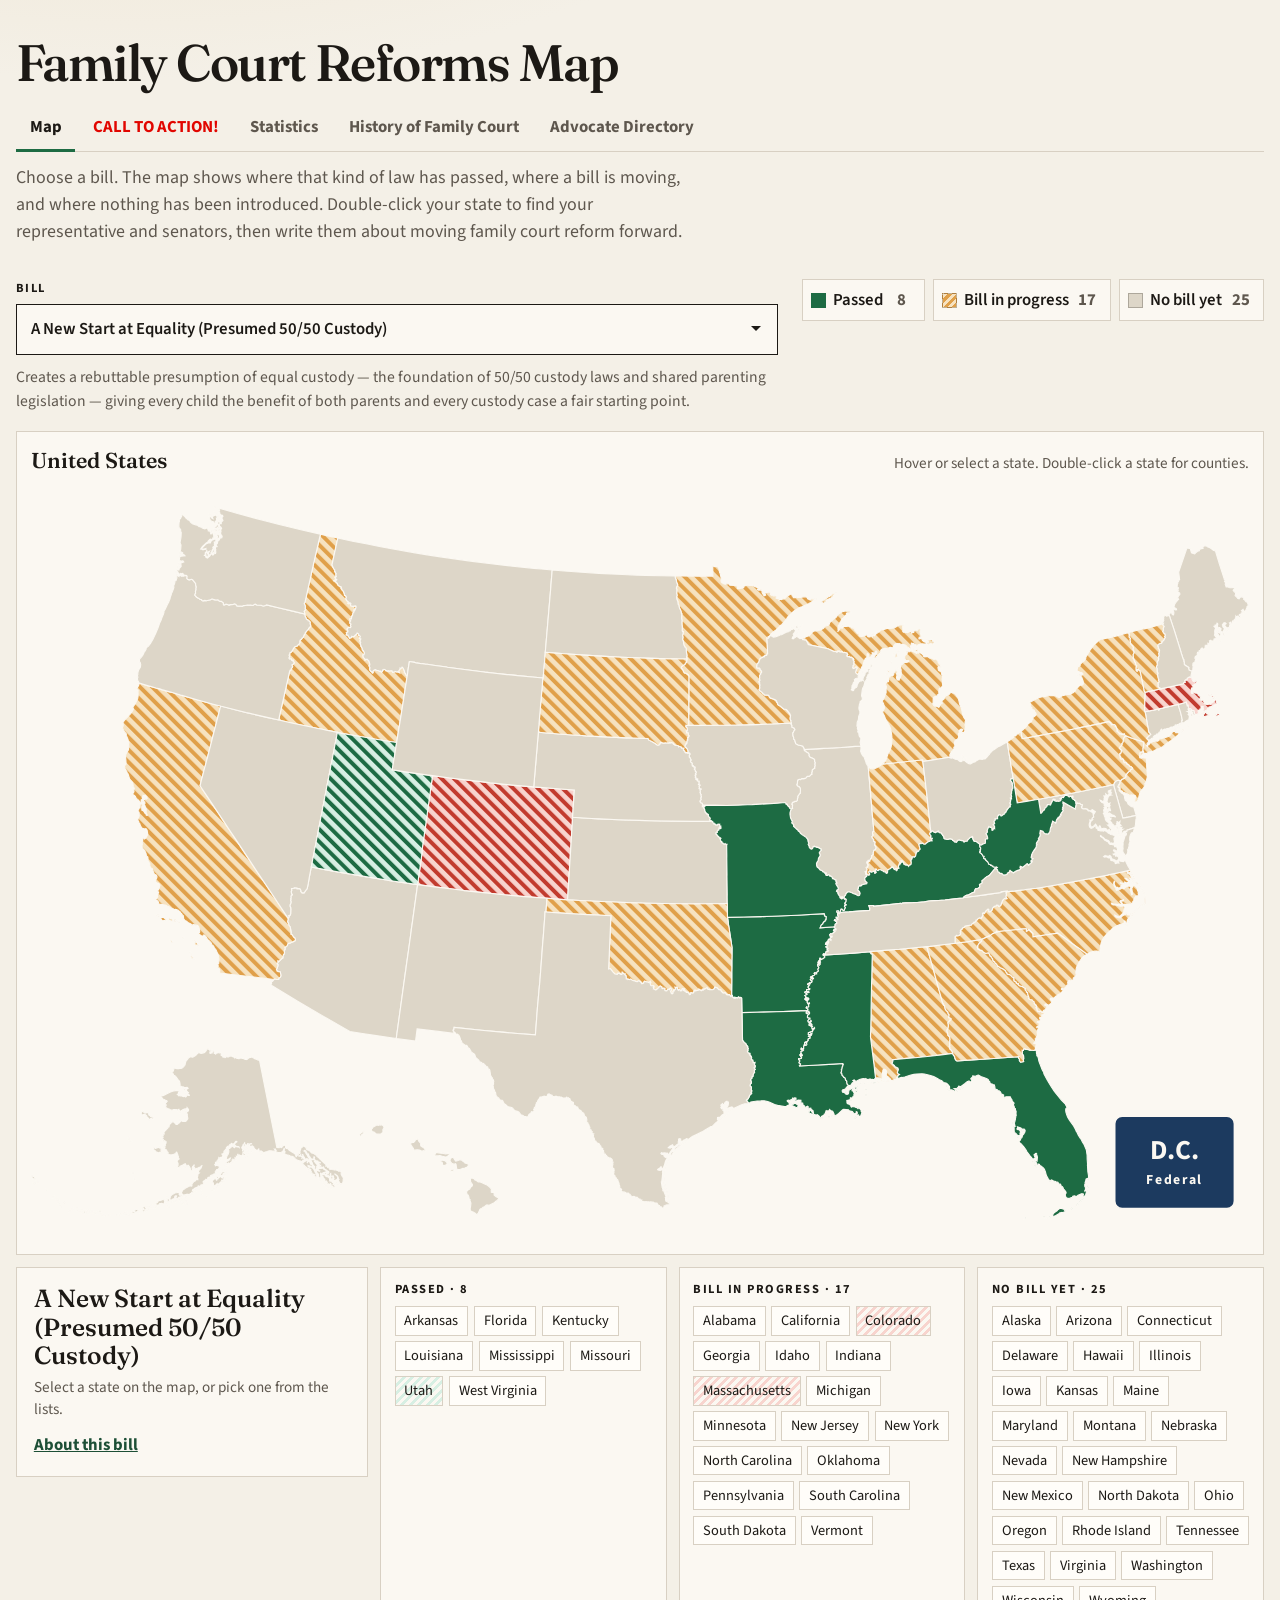
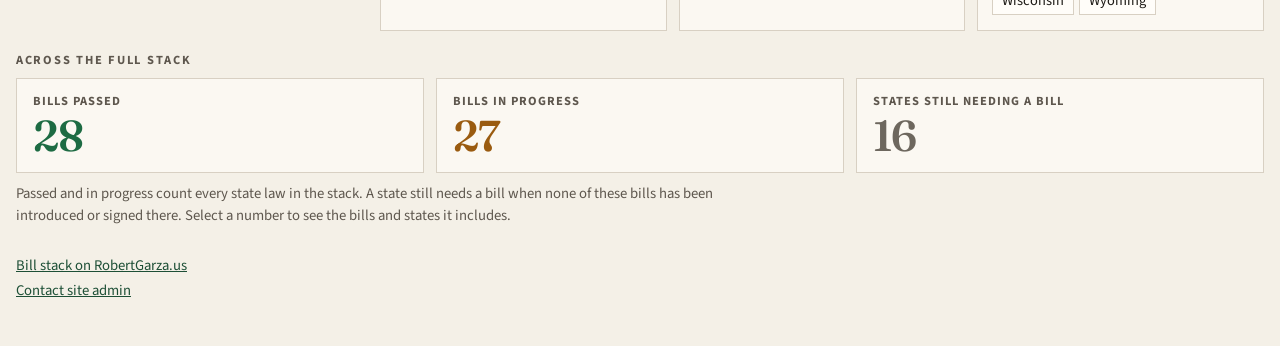
==== commit 17c3af12: "Reorder the nav so Statistics sits before history and the directory. Co-authored-by: Cursor <cursora" ====
--- a/index.html
+++ b/index.html
@@ -16,9 +16,9 @@
     <nav class="view-tabs" role="tablist" aria-label="Site sections">
       <button type="button" class="view-tab" id="tab-map" role="tab" data-tab="map" aria-selected="true" aria-controls="panel-map">Map</button>
       <button type="button" class="view-tab" id="tab-guide" role="tab" data-tab="guide" aria-selected="false" aria-controls="panel-guide" tabindex="-1">CALL TO ACTION!</button>
+      <button type="button" class="view-tab" id="tab-research" role="tab" data-tab="research" aria-selected="false" aria-controls="panel-research" tabindex="-1">Statistics</button>
+      <button type="button" class="view-tab" id="tab-history" role="tab" data-tab="history" aria-selected="false" aria-controls="panel-history" tabindex="-1">History of Family Court</button>
       <button type="button" class="view-tab" id="tab-directory" role="tab" data-tab="directory" aria-selected="false" aria-controls="panel-directory" tabindex="-1">Advocate Directory</button>
-      <button type="button" class="view-tab" id="tab-history" role="tab" data-tab="history" aria-selected="false" aria-controls="panel-history" tabindex="-1">History of Family Court</button>
-      <button type="button" class="view-tab" id="tab-research" role="tab" data-tab="research" aria-selected="false" aria-controls="panel-research" tabindex="-1">Statistics</button>
     </nav>
     <p class="lede" id="map-lede">Choose a bill. The map shows where that kind of law has passed, where a bill is moving, and where nothing has been introduced. Double-click your state to find your representative and senators, then write them about moving family court reform forward.</p>
   </header>
@@ -235,6 +235,7 @@
           <li><a href="https://www.facebook.com/groups/951576345428823/" target="_blank" rel="noopener">Exposing Family Court Corruption</a></li>
           <li><a href="https://www.facebook.com/groups/askfamilylawandcustodyquestions/" target="_blank" rel="noopener">Ask Family Law &amp; Custody Questions</a></li>
           <li><a href="https://www.facebook.com/groups/167881353601718/" target="_blank" rel="noopener">PAPA (People Against Parental Alienation) Worldwide Support Group</a></li>
+          <li><a href="https://www.facebook.com/groups/2426128481/" target="_blank" rel="noopener">Parental Alienation</a></li>
         </ul>
       </div>
     </div>
@@ -347,8 +348,8 @@
           <p>Joint custody did better on every measure.</p>
         </li>
         <li>
-          <p class="glance-num">24<small>of 40 studies</small></p>
-          <p>The earlier review used a 50/50 split.</p>
+          <p class="glance-num">40<small>earlier studies</small></p>
+          <p>Even in higher-conflict families, shared parenting had better outcomes for children.</p>
         </li>
         <li>
           <p class="glance-num">75%<small>of 39 studies</small></p>
